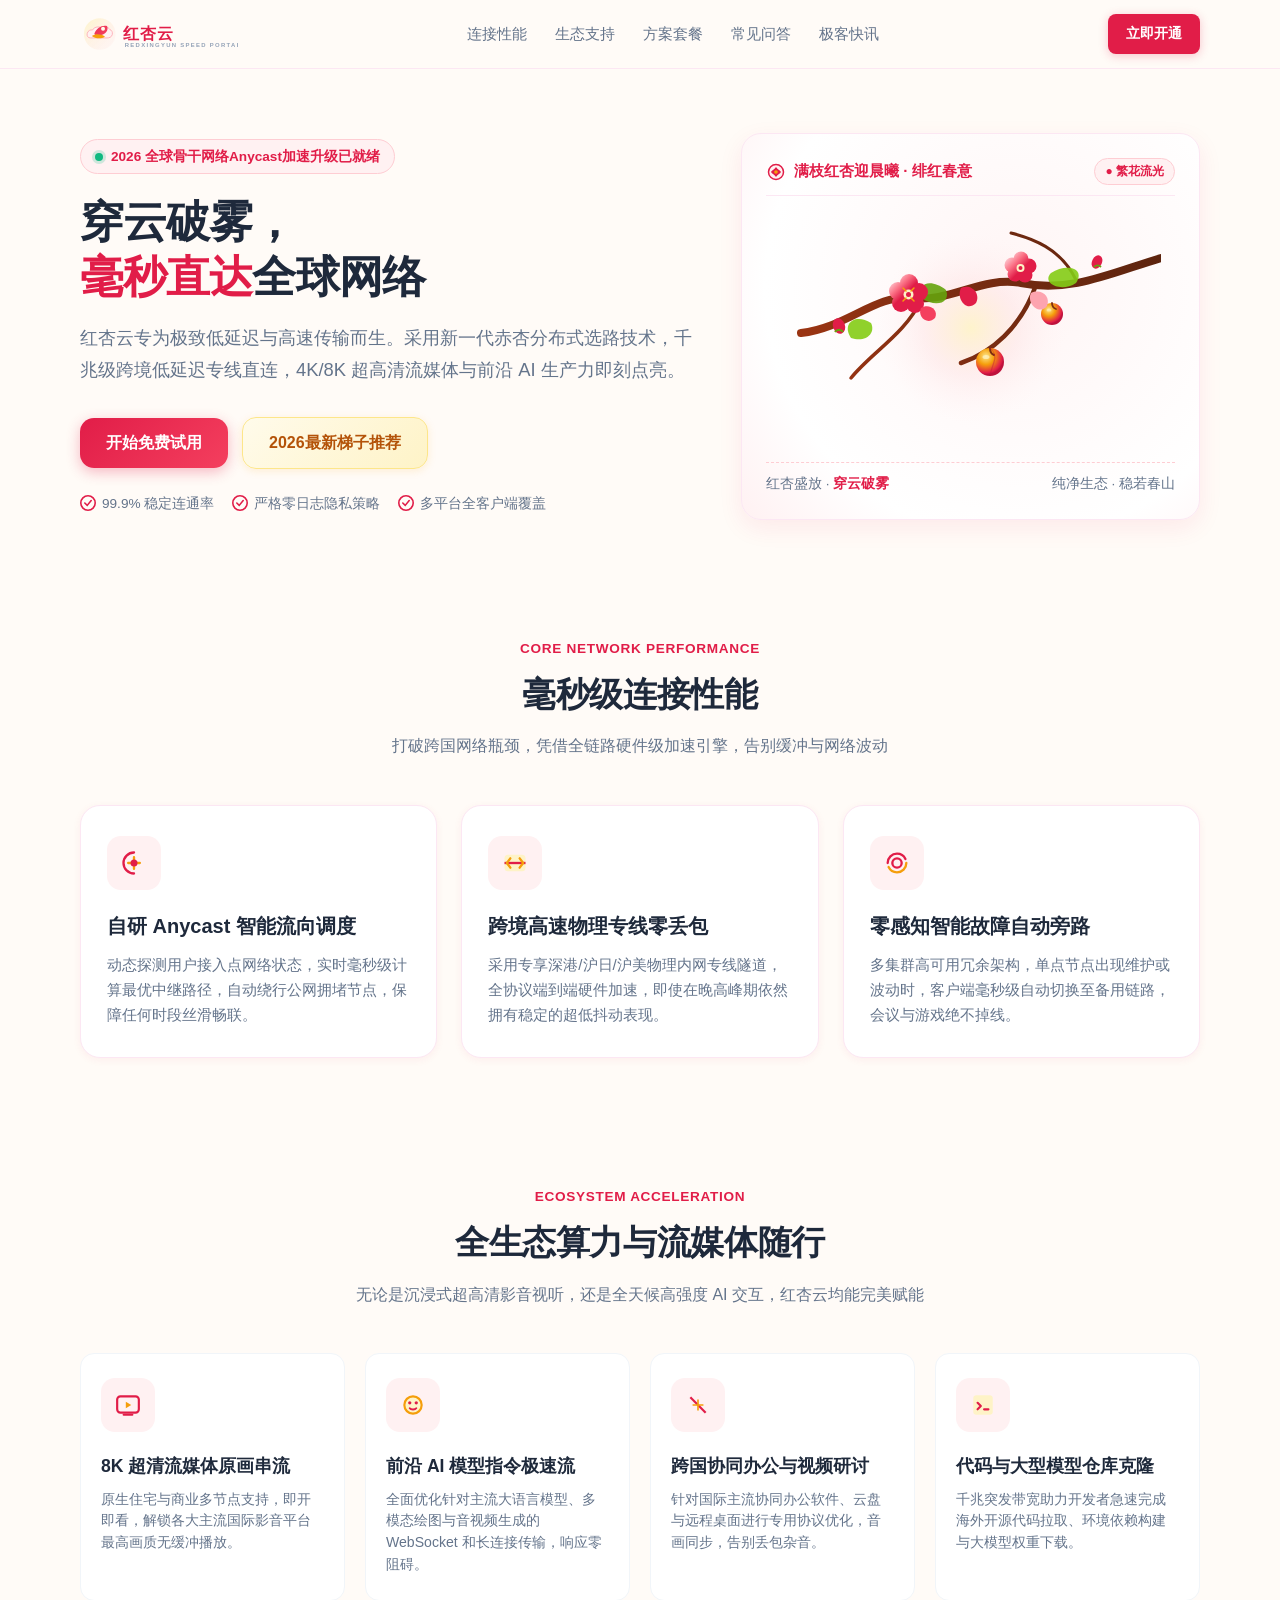
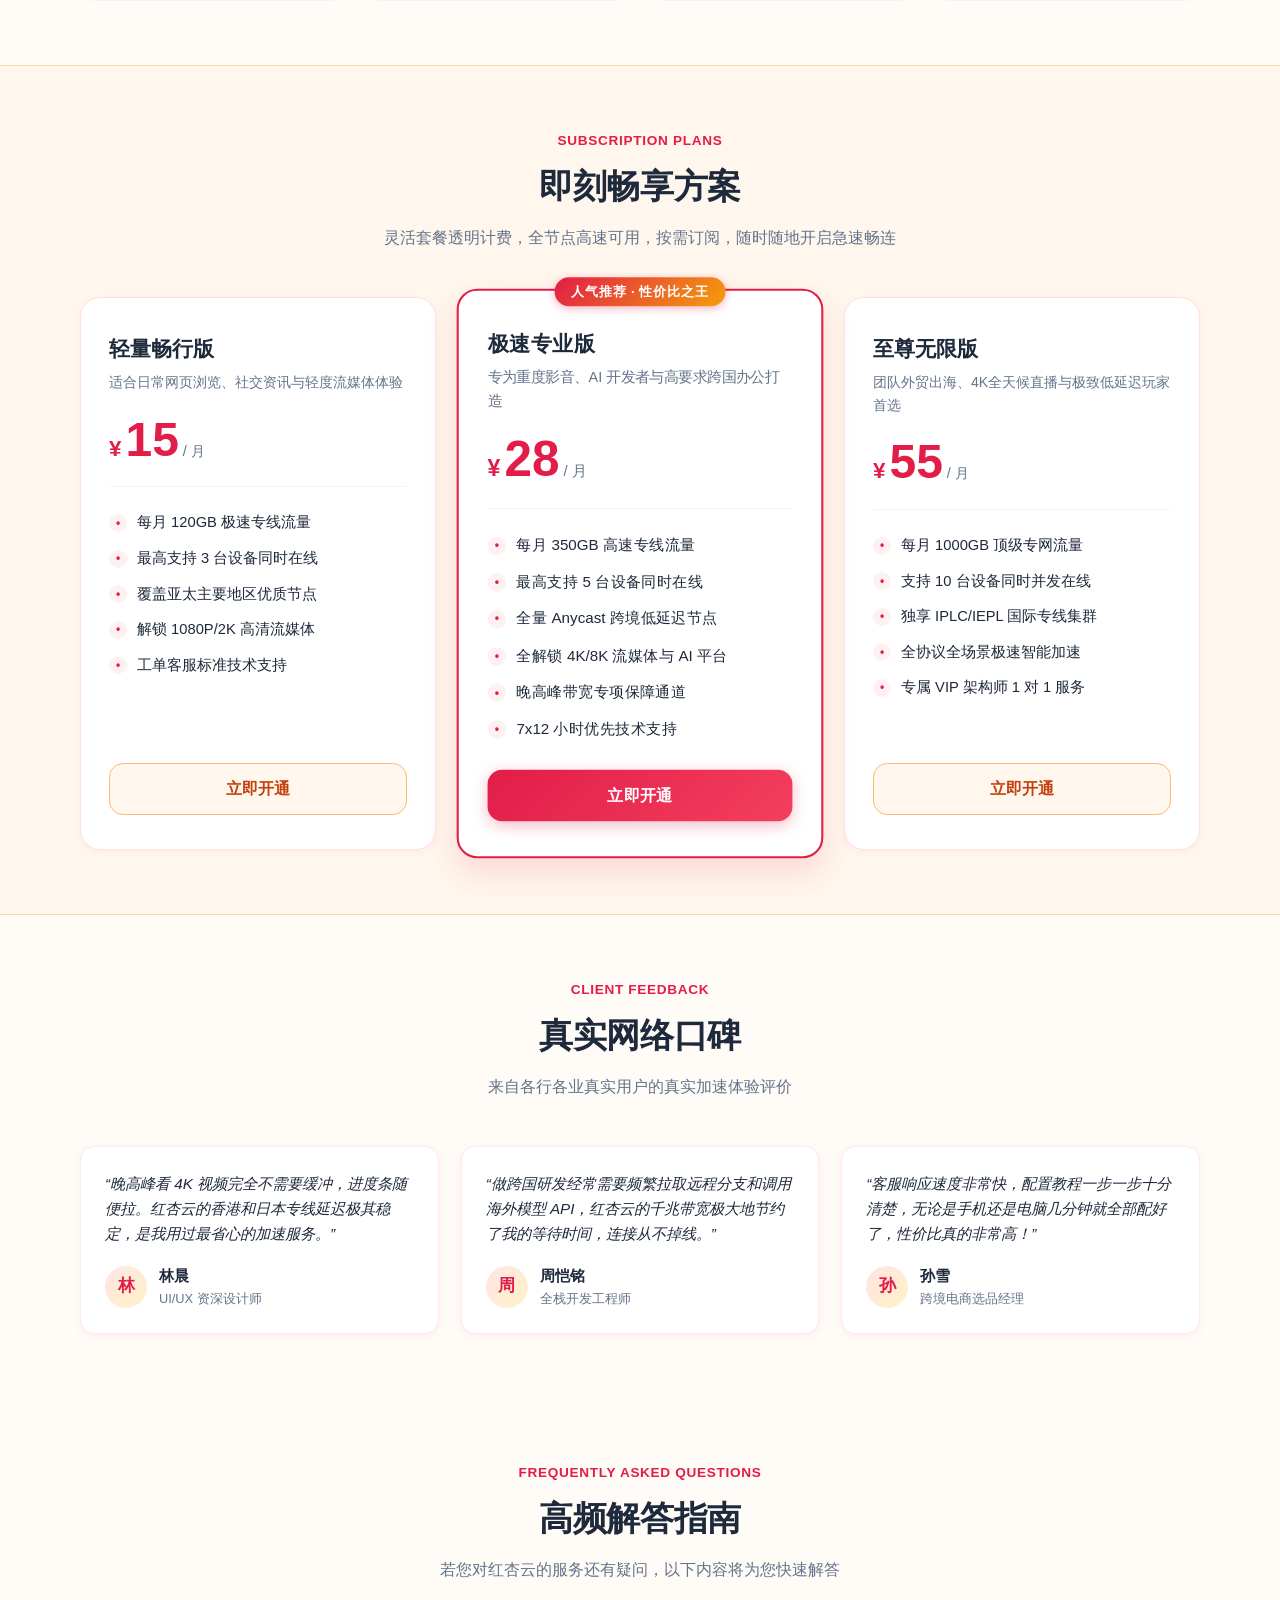
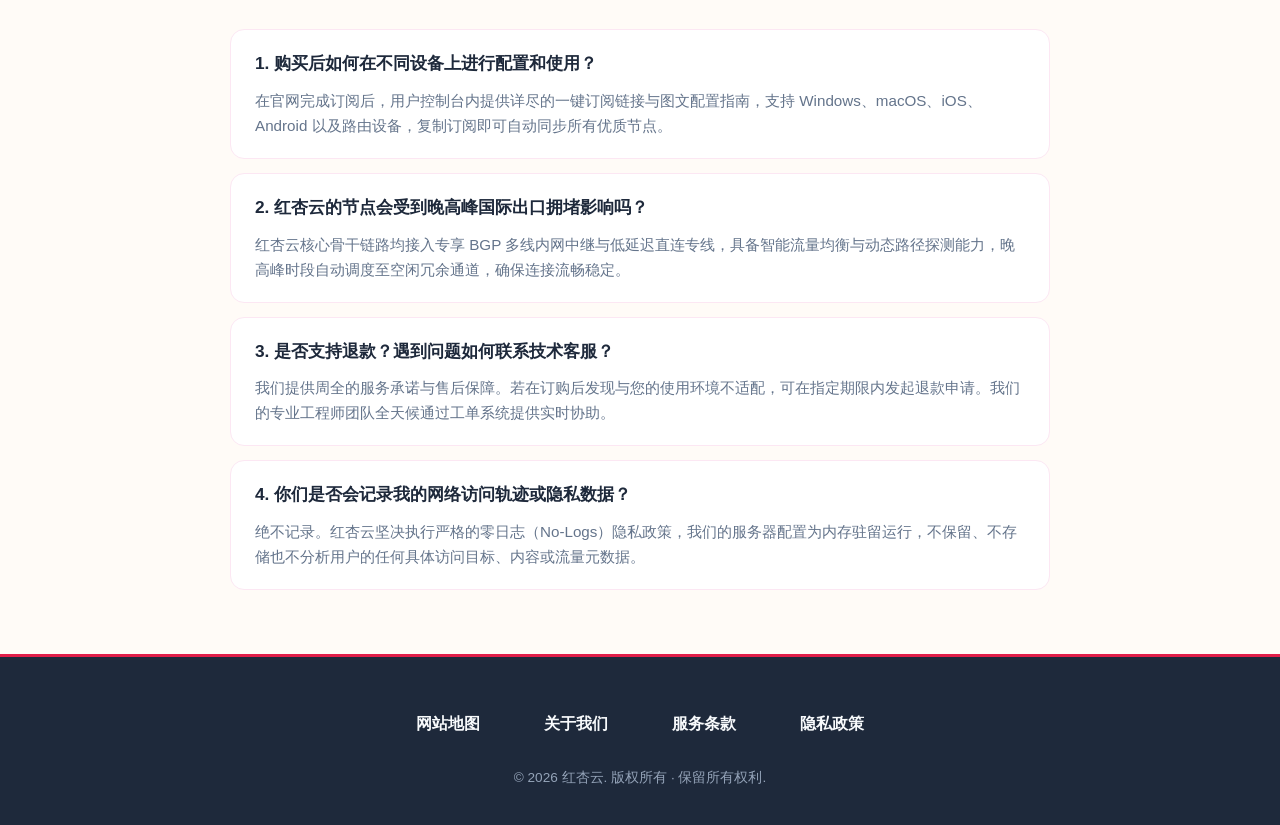
==== index.html @ 85839d2a "Initial commit: 红杏云 landing page, SEO articles and sitemaps" ====
<!DOCTYPE html>
<html lang="zh-CN">
<head>
  <meta charset="UTF-8">
  <meta name="viewport" content="width=device-width, initial-scale=1.0">
  <title>红杏云官网 - 高速稳定网络加速器 | 2026优质机场推荐·4K秒开与AI直连</title>
  <meta name="description" content="红杏云专注于下一代高速网络加速服务。依托自研赤杏Anycast智能路由与千兆越海物理专线，实现4K/8K流媒体与前沿AI接口极速秒开。告别晚高峰丢包与卡顿，多端一键订阅，是2026年极客与创作者值得信赖的高品质机场推荐之选。">
  <meta name="keywords" content="红杏云, 网络加速, 极速秒开, 机场推荐, 科学上网, 4K流媒体加速, AI加速, 低延迟节点, 跨境专线">
  <link rel="canonical" href="https://redxingyun.click/">
  
  <!-- Open Graph 社交元数据 -->
  <meta property="og:type" content="website">
  <meta property="og:locale" content="zh_CN">
  <meta property="og:site_name" content="红杏云">
  <meta property="og:title" content="红杏云官网 - 高速稳定网络加速器 | 2026优质机场推荐·4K秒开与AI直连">
  <meta property="og:description" content="红杏云专业网络加速平台，自研Anycast智能选路与跨境物理专线，4K视频与AI生产力极速秒开，打造2026稳定机场推荐标杆。">
  <meta property="og:url" content="https://redxingyun.click/">
  <meta property="og:image" content="https://redxingyun.click/og-preview.png">
  <meta property="og:image:width" content="1200">
  <meta property="og:image:height" content="630">

  <!-- Twitter Card 元数据 -->
  <meta name="twitter:card" content="summary_large_image">
  <meta name="twitter:title" content="红杏云官网 - 高速稳定网络加速器 | 2026优质机场推荐·4K秒开与AI直连">
  <meta name="twitter:description" content="红杏云专业网络加速平台，自研Anycast智能选路与跨境物理专线，4K视频与AI生产力极速秒开，打造2026稳定机场推荐标杆。">
  <meta name="twitter:image" content="https://redxingyun.click/og-preview.png">

  <!-- Schema.org Product 结构化数据 (Rich Snippets) -->
  <script type="application/ld+json">
  {
    "@context": "https://schema.org/",
    "@type": "Product",
    "name": "红杏云高速网络加速服务",
    "image": "https://redxingyun.click/og-preview.png",
    "description": "红杏云专为极致低延迟与高速传输打造的高品质网络加速服务，自研赤杏分布式智能选路技术，配备千兆级跨境低延迟专线直连，支持4K/8K流媒体原生解锁与大语言模型极速秒开。",
    "brand": {
      "@type": "Brand",
      "name": "红杏云"
    },
    "offers": {
      "@type": "AggregateOffer",
      "priceCurrency": "CNY",
      "lowPrice": "19.90",
      "highPrice": "69.90",
      "offerCount": "3",
      "url": "https://ww012.twilightaff.com/#/?code=A56DH1Af",
      "priceValidUntil": "2026-12-31"
    },
    "aggregateRating": {
      "@type": "AggregateRating",
      "ratingValue": "4.9",
      "reviewCount": "1280"
    }
  }
  </script>

  <link rel="stylesheet" href="style.css">
</head>
<body>

  <!-- 顶部导览 -->
  <header class="orbit-masthead">
    <div class="container masthead-inner">
      <a href="index.html" class="brand-logo-link" aria-label="红杏云首页">
        <!-- 专属主题 Logo：光羽穿云 · 红杏流光徽标 (内联 SVG) -->
        <svg class="brand-logo-svg" viewBox="0 0 240 60" fill="none" xmlns="http://www.w3.org/2000/svg">
          <defs>
            <linearGradient id="apricotGlow" x1="0" y1="0" x2="60" y2="60" gradientUnits="userSpaceOnUse">
              <stop stop-color="#E11D48"/>
              <stop offset="0.6" stop-color="#F43F5E"/>
              <stop offset="1" stop-color="#F59E0B"/>
            </linearGradient>
            <linearGradient id="cloudHalo" x1="10" y1="10" x2="50" y2="50" gradientUnits="userSpaceOnUse">
              <stop stop-color="#FEF3C7" stop-opacity="0.8"/>
              <stop offset="1" stop-color="#FEE2E2" stop-opacity="0.2"/>
            </linearGradient>
          </defs>
          <!-- 流云光环背景 -->
          <circle cx="30" cy="30" r="24" fill="url(#cloudHalo)"/>
          <path d="M16 36C12 36 10 33 11 29C12 25 16 23 19 24C21 20 27 18 32 20C36 17 43 19 45 23C48 24 50 27 49 31C48 35 44 36 41 36H16Z" fill="#FFF1F2" stroke="#FDA4AF" stroke-width="1.2"/>
          <!-- 杏花花瓣化作疾速光羽 -->
          <path d="M22 29C25 21 34 16 41 18C44 24 39 31 31 32C24 33 21 31 22 29Z" fill="url(#apricotGlow)"/>
          <path d="M18 33C24 29 32 30 38 34C32 38 23 37 18 33Z" fill="#F59E0B"/>
          <circle cx="35" cy="22" r="3" fill="#FFFBEB"/>
          <!-- 品牌文字字标 -->
          <text x="66" y="38" font-family="-apple-system, BlinkMacSystemFont, 'PingFang SC', sans-serif" font-size="24" font-weight="900" fill="#E11D48" letter-spacing="1.5">红杏云</text>
          <text x="68" y="50" font-family="-apple-system, BlinkMacSystemFont, 'PingFang SC', sans-serif" font-size="9" font-weight="600" fill="#94A3B8" letter-spacing="2">REDXINGYUN SPEED PORTAL</text>
        </svg>
      </a>

      <nav class="masthead-nav">
        <a href="#speed" class="nav-link">连接性能</a>
        <a href="#stream" class="nav-link">生态支持</a>
        <a href="#pricing" class="nav-link">方案套餐</a>
        <a href="#faq" class="nav-link">常见问答</a>
        <a href="insights.html" class="nav-link">极客快讯</a>
      </nav>

      <a href="https://ww012.twilightaff.com/#/?code=A56DH1Af" class="nav-cta-btn" rel="nofollow" target="_blank">立即开通</a>
    </div>
  </header>

  <!-- 首屏 Hero 架构 -->
  <section class="hero-orbit">
    <div class="container hero-layout">
      <div class="hero-text-block">
        <div class="hero-pill-badge">
          <span class="badge-dot"></span>
          2026 全球骨干网络Anycast加速升级已就绪
        </div>
        <h1 class="hero-headline">
          穿云破雾，<br>
          <span class="headline-highlight">毫秒直达</span>全球网络
        </h1>
        <p class="hero-subhead">
          红杏云专为极致低延迟与高速传输而生。采用新一代赤杏分布式选路技术，千兆级跨境低延迟专线直连，4K/8K 超高清流媒体与前沿 AI 生产力即刻点亮。
        </p>
        <div class="hero-action-dock">
          <!-- 转化主按键 -->
          <a href="https://ww012.twilightaff.com/#/?code=A56DH1Af" class="btn btn-primary" rel="nofollow" target="_blank">
            开始免费试用
          </a>
          <!-- SEO权重传递按键 (绝对不加 rel="nofollow", target="_blank") -->
          <a href="https://tizilab.net/paihang/" class="btn btn-dofollow" target="_blank">
            2026最新梯子推荐
          </a>
        </div>
        <div class="hero-trust-row">
          <div class="trust-item">
            <svg width="16" height="16" viewBox="0 0 20 20" fill="none"><circle cx="10" cy="10" r="9" stroke="#E11D48" stroke-width="2"/><path d="M6 10L9 13L14 7" stroke="#E11D48" stroke-width="2" stroke-linecap="round"/></svg>
            99.9% 稳定连通率
          </div>
          <div class="trust-item">
            <svg width="16" height="16" viewBox="0 0 20 20" fill="none"><circle cx="10" cy="10" r="9" stroke="#E11D48" stroke-width="2"/><path d="M6 10L9 13L14 7" stroke="#E11D48" stroke-width="2" stroke-linecap="round"/></svg>
            严格零日志隐私策略
          </div>
          <div class="trust-item">
            <svg width="16" height="16" viewBox="0 0 20 20" fill="none"><circle cx="10" cy="10" r="9" stroke="#E11D48" stroke-width="2"/><path d="M6 10L9 13L14 7" stroke="#E11D48" stroke-width="2" stroke-linecap="round"/></svg>
            多平台全客户端覆盖
          </div>
        </div>
      </div>

      <!-- 右侧红杏春意动态画卷 (以红杏为素材的专属图画/动图，无任何节点指标) -->
      <aside class="apricot-visual-stage" aria-label="红杏迎春 · 晨曦花雨流光画卷">
        <div class="apricot-stage-header">
          <div class="apricot-stage-title">
            <svg width="20" height="20" viewBox="0 0 24 24" fill="none">
              <circle cx="12" cy="12" r="9" fill="#FFF1F2" stroke="#E11D48" stroke-width="1.8"/>
              <path d="M12 6C13.5 9 17 10 18 12C17 14 13.5 15 12 18C10.5 15 7 14 6 12C7 10 10.5 9 12 6Z" fill="#E11D48"/>
              <circle cx="12" cy="12" r="2.2" fill="#F59E0B"/>
            </svg>
            满枝红杏迎晨曦 · 绯红春意
          </div>
          <span class="apricot-live-tag">● 繁花流光</span>
        </div>

        <!-- 专属红杏矢量艺术动图 (纯原生SVG + CSS平滑物理动效) -->
        <svg class="apricot-svg-art" viewBox="0 0 380 240" fill="none" xmlns="http://www.w3.org/2000/svg">
          <defs>
            <radialGradient id="apricotSunGlow" cx="50%" cy="50%" r="50%">
              <stop offset="0%" stop-color="#FEF3C7" stop-opacity="0.9"/>
              <stop offset="50%" stop-color="#FEE2E2" stop-opacity="0.45"/>
              <stop offset="100%" stop-color="#FFF1F2" stop-opacity="0"/>
            </radialGradient>
            <linearGradient id="woodBranchGrad" x1="380" y1="40" x2="60" y2="200" gradientUnits="userSpaceOnUse">
              <stop stop-color="#5C240E"/>
              <stop offset="0.6" stop-color="#7C2D12"/>
              <stop offset="1" stop-color="#9A3412"/>
            </linearGradient>
            <radialGradient id="fruitApricot1" cx="35%" cy="30%" r="65%">
              <stop offset="0%" stop-color="#FDE68A"/>
              <stop offset="45%" stop-color="#F59E0B"/>
              <stop offset="90%" stop-color="#E11D48"/>
              <stop offset="100%" stop-color="#BE123C"/>
            </radialGradient>
            <linearGradient id="blossomPetalGrad" x1="0" y1="0" x2="16" y2="16" gradientUnits="userSpaceOnUse">
              <stop stop-color="#FFF1F2"/>
              <stop offset="0.6" stop-color="#FB7185"/>
              <stop offset="1" stop-color="#E11D48"/>
            </linearGradient>
          </defs>

          <!-- 晨曦暖阳背景光晕 -->
          <circle cx="190" cy="120" r="95" fill="url(#apricotSunGlow)" class="anim-glow"/>

          <!-- 摇曳红杏古枝 -->
          <g class="anim-branch">
            <!-- 主干 -->
            <path d="M380 50C330 65 290 85 240 75C200 68 170 95 130 90C95 86 65 120 20 125" stroke="url(#woodBranchGrad)" stroke-width="8" stroke-linecap="round"/>
            <!-- 次生枝杈 -->
            <path d="M255 77C240 120 210 145 180 155" stroke="url(#woodBranchGrad)" stroke-width="4.5" stroke-linecap="round"/>
            <path d="M140 92C125 125 90 145 70 170" stroke="url(#woodBranchGrad)" stroke-width="3.5" stroke-linecap="round"/>
            <path d="M295 72C280 40 250 30 230 25" stroke="url(#woodBranchGrad)" stroke-width="3" stroke-linecap="round"/>

            <!-- 娇嫩青绿新叶 -->
            <path d="M270 65C285 55 305 60 295 75C280 85 260 75 270 65Z" fill="#84CC16" opacity="0.9"/>
            <path d="M165 82C150 70 135 75 140 90C155 100 170 95 165 82Z" fill="#65A30D" opacity="0.9"/>
            <path d="M90 115C75 105 60 115 70 130C85 135 95 125 90 115Z" fill="#84CC16" opacity="0.9"/>

            <!-- 硕果累累：金红熟杏 -->
            <g transform="translate(195, 140)">
              <circle cx="14" cy="14" r="14" fill="url(#fruitApricot1)"/>
              <path d="M14 0C14 4 15 6 18 7" stroke="#7C2D12" stroke-width="2" stroke-linecap="round"/>
              <path d="M14 0C18 3 20 8 18 14C16 20 14 26 14 28" stroke="#BE123C" stroke-width="1.2" opacity="0.4" fill="none"/>
              <ellipse cx="10" cy="9" rx="3.5" ry="2" fill="#FEF3C7" opacity="0.7"/>
            </g>

            <g transform="translate(260, 95)">
              <circle cx="11" cy="11" r="11" fill="url(#fruitApricot1)"/>
              <path d="M11 0C11 3 12 5 15 6" stroke="#7C2D12" stroke-width="1.8" stroke-linecap="round"/>
              <ellipse cx="8" cy="7" rx="2.5" ry="1.5" fill="#FEF3C7" opacity="0.6"/>
            </g>

            <!-- 盛放红杏花丛 1 (枝头大花) -->
            <g transform="translate(110, 68)">
              <circle cx="18" cy="7" r="9" fill="url(#blossomPetalGrad)"/>
              <circle cx="28" cy="16" r="9" fill="url(#blossomPetalGrad)"/>
              <circle cx="24" cy="28" r="9" fill="url(#blossomPetalGrad)"/>
              <circle cx="10" cy="27" r="9" fill="url(#blossomPetalGrad)"/>
              <circle cx="7" cy="15" r="9" fill="url(#blossomPetalGrad)"/>
              <circle cx="17.5" cy="18.5" r="5" fill="#FEF3C7"/>
              <circle cx="17.5" cy="18.5" r="2.5" fill="#E11D48"/>
              <!-- 金色花蕊 -->
              <path d="M15 15L12 12M20 15L23 12M15 22L12 25M20 22L23 25" stroke="#F59E0B" stroke-width="1.5" stroke-linecap="round"/>
            </g>

            <!-- 盛放红杏花丛 2 -->
            <g transform="translate(225, 45)">
              <circle cx="15" cy="6" r="7.5" fill="url(#blossomPetalGrad)"/>
              <circle cx="23" cy="13" r="7.5" fill="url(#blossomPetalGrad)"/>
              <circle cx="19" cy="22" r="7.5" fill="url(#blossomPetalGrad)"/>
              <circle cx="9" cy="21" r="7.5" fill="url(#blossomPetalGrad)"/>
              <circle cx="6" cy="12" r="7.5" fill="url(#blossomPetalGrad)"/>
              <circle cx="14.5" cy="15" r="4" fill="#FEF3C7"/>
              <circle cx="14.5" cy="15" r="2" fill="#E11D48"/>
            </g>

            <!-- 含苞待放红杏花蕾 -->
            <g transform="translate(50, 110)">
              <ellipse cx="8" cy="8" rx="6" ry="8" fill="#E11D48" transform="rotate(-20 8 8)"/>
              <path d="M4 14C6 11 10 11 12 14" stroke="#65A30D" stroke-width="2"/>
            </g>
            <g transform="translate(310, 48)">
              <ellipse cx="6" cy="6" rx="5" ry="7" fill="#E11D48" transform="rotate(25 6 6)"/>
              <path d="M3 11C5 9 8 9 10 11" stroke="#65A30D" stroke-width="1.8"/>
            </g>
          </g>

          <!-- 动态飘散的绯红花瓣 (CSS Keyframe 动画) -->
          <g class="anim-petal-1">
            <path d="M180 80C190 75 200 85 195 95C185 105 175 90 180 80Z" fill="url(#blossomPetalGrad)"/>
          </g>
          <g class="anim-petal-2">
            <path d="M140 100C148 95 158 102 154 110C146 118 136 108 140 100Z" fill="#F43F5E"/>
          </g>
          <g class="anim-petal-3">
            <path d="M250 85C260 80 270 88 266 98C258 108 245 95 250 85Z" fill="#FDA4AF"/>
          </g>
        </svg>

        <div class="apricot-stage-footer">
          <span>红杏盛放 · <strong>穿云破雾</strong></span>
          <span>纯净生态 · 稳若春山</span>
        </div>
      </aside>
    </div>
  </section>

  <!-- 核心优势卡片：动态替换标题【毫秒级连接性能】 (3 张卡片) -->
  <section class="section-wrapper" id="speed">
    <div class="container">
      <div class="section-head-box">
        <p class="section-kicker">Core Network Performance</p>
        <h2 class="section-main-title">毫秒级连接性能</h2>
        <p class="section-desc">打破跨国网络瓶颈，凭借全链路硬件级加速引擎，告别缓冲与网络波动</p>
      </div>

      <div class="speed-grid">
        <!-- 卡片 1 -->
        <article class="speed-card">
          <div class="duotone-icon-box">
            <!-- Duotone SVG Icon: 智能 Anycast 选路 -->
            <svg width="28" height="28" viewBox="0 0 24 24" fill="none">
              <circle cx="12" cy="12" r="9" fill="#FFF1F2"/>
              <path d="M12 3C7.029 3 3 7.029 3 12C3 16.971 7.029 21 12 21" stroke="#E11D48" stroke-width="2" stroke-linecap="round"/>
              <path d="M12 7V17M7 12H17" stroke="#F59E0B" stroke-width="2" stroke-linecap="round"/>
              <circle cx="12" cy="12" r="3" fill="#E11D48"/>
            </svg>
          </div>
          <h3 class="card-title">自研 Anycast 智能流向调度</h3>
          <p class="card-text">动态探测用户接入点网络状态，实时毫秒级计算最优中继路径，自动绕行公网拥堵节点，保障任何时段丝滑畅联。</p>
        </article>

        <!-- 卡片 2 -->
        <article class="speed-card">
          <div class="duotone-icon-box">
            <!-- Duotone SVG Icon: 物理专线直连 -->
            <svg width="28" height="28" viewBox="0 0 24 24" fill="none">
              <rect x="3" y="5" width="18" height="14" rx="3" fill="#FEF3C7"/>
              <path d="M3 12H21" stroke="#E11D48" stroke-width="2"/>
              <path d="M8 8L5 12L8 16M16 8L19 12L16 16" stroke="#F59E0B" stroke-width="2" stroke-linecap="round" stroke-linejoin="round"/>
            </svg>
          </div>
          <h3 class="card-title">跨境高速物理专线零丢包</h3>
          <p class="card-text">采用专享深港/沪日/沪美物理内网专线隧道，全协议端到端硬件加速，即使在晚高峰期依然拥有稳定的超低抖动表现。</p>
        </article>

        <!-- 卡片 3 -->
        <article class="speed-card">
          <div class="duotone-icon-box">
            <!-- Duotone SVG Icon: 智能故障切换 -->
            <svg width="28" height="28" viewBox="0 0 24 24" fill="none">
              <path d="M4 12C4 7.58 7.58 4 12 4C15.19 4 17.94 5.87 19.22 8.5" stroke="#E11D48" stroke-width="2" stroke-linecap="round"/>
              <path d="M20 12C20 16.42 16.42 20 12 20C8.81 20 6.06 18.13 4.78 15.5" stroke="#F59E0B" stroke-width="2" stroke-linecap="round"/>
              <circle cx="12" cy="12" r="4" fill="#FFF1F2" stroke="#E11D48" stroke-width="2"/>
            </svg>
          </div>
          <h3 class="card-title">零感知智能故障自动旁路</h3>
          <p class="card-text">多集群高可用冗余架构，单点节点出现维护或波动时，客户端毫秒级自动切换至备用链路，会议与游戏绝不掉线。</p>
        </article>
      </div>
    </div>
  </section>

  <!-- 流媒体与 AI 支持卡片：动态替换标题【全生态算力与流媒体随行】 (4 张卡片) -->
  <section class="section-wrapper" id="stream">
    <div class="container">
      <div class="section-head-box">
        <p class="section-kicker">Ecosystem Acceleration</p>
        <h2 class="section-main-title">全生态算力与流媒体随行</h2>
        <p class="section-desc">无论是沉浸式超高清影音视听，还是全天候高强度 AI 交互，红杏云均能完美赋能</p>
      </div>

      <div class="ai-stream-grid">
        <!-- 卡片 1 -->
        <div class="stream-card">
          <div class="duotone-icon-box">
            <svg width="26" height="26" viewBox="0 0 24 24" fill="none">
              <rect x="2" y="4" width="20" height="15" rx="3" fill="#FFF1F2" stroke="#E11D48" stroke-width="2"/>
              <path d="M10 9L15 12L10 15V9Z" fill="#F59E0B"/>
              <path d="M8 21H16" stroke="#E11D48" stroke-width="2" stroke-linecap="round"/>
            </svg>
          </div>
          <h4 class="stream-card-title">8K 超清流媒体原画串流</h4>
          <p class="stream-card-desc">原生住宅与商业多节点支持，即开即看，解锁各大主流国际影音平台最高画质无缓冲播放。</p>
        </div>

        <!-- 卡片 2 -->
        <div class="stream-card">
          <div class="duotone-icon-box">
            <svg width="26" height="26" viewBox="0 0 24 24" fill="none">
              <circle cx="12" cy="12" r="8" fill="#FEF3C7" stroke="#F59E0B" stroke-width="2"/>
              <circle cx="9" cy="10" r="1.5" fill="#E11D48"/>
              <circle cx="15" cy="10" r="1.5" fill="#E11D48"/>
              <path d="M9 15C10 16.5 14 16.5 15 15" stroke="#E11D48" stroke-width="1.8" stroke-linecap="round"/>
            </svg>
          </div>
          <h4 class="stream-card-title">前沿 AI 模型指令极速流</h4>
          <p class="stream-card-desc">全面优化针对主流大语言模型、多模态绘图与音视频生成的 WebSocket 和长连接传输，响应零阻碍。</p>
        </div>

        <!-- 卡片 3 -->
        <div class="stream-card">
          <div class="duotone-icon-box">
            <svg width="26" height="26" viewBox="0 0 24 24" fill="none">
              <circle cx="12" cy="12" r="9" fill="#FFF1F2"/>
              <path d="M4.93 4.93L19.07 19.07" stroke="#E11D48" stroke-width="2"/>
              <path d="M12 7V17M7 12H17" stroke="#F59E0B" stroke-width="1.5"/>
            </svg>
          </div>
          <h4 class="stream-card-title">跨国协同办公与视频研讨</h4>
          <p class="stream-card-desc">针对国际主流协同办公软件、云盘与远程桌面进行专用协议优化，音画同步，告别丢包杂音。</p>
        </div>

        <!-- 卡片 4 -->
        <div class="stream-card">
          <div class="duotone-icon-box">
            <svg width="26" height="26" viewBox="0 0 24 24" fill="none">
              <rect x="3" y="3" width="18" height="18" rx="3" fill="#FEF3C7"/>
              <path d="M7 10L10 13L7 16M13 16H17" stroke="#E11D48" stroke-width="2" stroke-linecap="round" stroke-linejoin="round"/>
            </svg>
          </div>
          <h4 class="stream-card-title">代码与大型模型仓库克隆</h4>
          <p class="stream-card-desc">千兆突发带宽助力开发者急速完成海外开源代码拉取、环境依赖构建与大模型权重下载。</p>
        </div>
      </div>
    </div>
  </section>

  <!-- 价格对比表：必须包含 3 个对比套餐 -->
  <section class="section-wrapper pricing-section" id="pricing">
    <div class="container">
      <div class="section-head-box">
        <p class="section-kicker">Subscription Plans</p>
        <h2 class="section-main-title">即刻畅享方案</h2>
        <p class="section-desc">灵活套餐透明计费，全节点高速可用，按需订阅，随时随地开启急速畅连</p>
      </div>

      <div class="pricing-deck">
        <!-- 套餐 1：轻量畅行版 -->
        <div class="price-card">
          <h3 class="price-tier-name">轻量畅行版</h3>
          <p class="price-tier-desc">适合日常网页浏览、社交资讯与轻度流媒体体验</p>
          <div class="price-figure-box">
            <span class="currency-symbol">¥</span>
            <span class="price-amount">15</span>
            <span class="price-cycle">/ 月</span>
          </div>
          <ul class="feature-checklist">
            <li class="feature-item"><span class="feature-bullet">•</span>每月 120GB 极速专线流量</li>
            <li class="feature-item"><span class="feature-bullet">•</span>最高支持 3 台设备同时在线</li>
            <li class="feature-item"><span class="feature-bullet">•</span>覆盖亚太主要地区优质节点</li>
            <li class="feature-item"><span class="feature-bullet">•</span>解锁 1080P/2K 高清流媒体</li>
            <li class="feature-item"><span class="feature-bullet">•</span>工单客服标准技术支持</li>
          </ul>
          <a href="https://ww012.twilightaff.com/#/?code=A56DH1Af" class="btn btn-secondary btn-block" rel="nofollow" target="_blank">
            立即开通
          </a>
        </div>

        <!-- 套餐 2：极速专业版 (Featured) -->
        <div class="price-card featured">
          <div class="ribbon-popular">人气推荐 · 性价比之王</div>
          <h3 class="price-tier-name">极速专业版</h3>
          <p class="price-tier-desc">专为重度影音、AI 开发者与高要求跨国办公打造</p>
          <div class="price-figure-box">
            <span class="currency-symbol">¥</span>
            <span class="price-amount">28</span>
            <span class="price-cycle">/ 月</span>
          </div>
          <ul class="feature-checklist">
            <li class="feature-item"><span class="feature-bullet">•</span>每月 350GB 高速专线流量</li>
            <li class="feature-item"><span class="feature-bullet">•</span>最高支持 5 台设备同时在线</li>
            <li class="feature-item"><span class="feature-bullet">•</span>全量 Anycast 跨境低延迟节点</li>
            <li class="feature-item"><span class="feature-bullet">•</span>全解锁 4K/8K 流媒体与 AI 平台</li>
            <li class="feature-item"><span class="feature-bullet">•</span>晚高峰带宽专项保障通道</li>
            <li class="feature-item"><span class="feature-bullet">•</span>7x12 小时优先技术支持</li>
          </ul>
          <a href="https://ww012.twilightaff.com/#/?code=A56DH1Af" class="btn btn-primary btn-block" rel="nofollow" target="_blank">
            立即开通
          </a>
        </div>

        <!-- 套餐 3：至尊无限版 -->
        <div class="price-card">
          <h3 class="price-tier-name">至尊无限版</h3>
          <p class="price-tier-desc">团队外贸出海、4K全天候直播与极致低延迟玩家首选</p>
          <div class="price-figure-box">
            <span class="currency-symbol">¥</span>
            <span class="price-amount">55</span>
            <span class="price-cycle">/ 月</span>
          </div>
          <ul class="feature-checklist">
            <li class="feature-item"><span class="feature-bullet">•</span>每月 1000GB 顶级专网流量</li>
            <li class="feature-item"><span class="feature-bullet">•</span>支持 10 台设备同时并发在线</li>
            <li class="feature-item"><span class="feature-bullet">•</span>独享 IPLC/IEPL 国际专线集群</li>
            <li class="feature-item"><span class="feature-bullet">•</span>全协议全场景极速智能加速</li>
            <li class="feature-item"><span class="feature-bullet">•</span>专属 VIP 架构师 1 对 1 服务</li>
          </ul>
          <a href="https://ww012.twilightaff.com/#/?code=A56DH1Af" class="btn btn-secondary btn-block" rel="nofollow" target="_blank">
            立即开通
          </a>
        </div>
      </div>
    </div>
  </section>

  <!-- 用户评价：动态替换标题【真实网络口碑】 (3 条) -->
  <section class="section-wrapper">
    <div class="container">
      <div class="section-head-box">
        <p class="section-kicker">Client Feedback</p>
        <h2 class="section-main-title">真实网络口碑</h2>
        <p class="section-desc">来自各行各业真实用户的真实加速体验评价</p>
      </div>

      <div class="voices-grid">
        <div class="voice-card">
          <p class="voice-body">“晚高峰看 4K 视频完全不需要缓冲，进度条随便拉。红杏云的香港和日本专线延迟极其稳定，是我用过最省心的加速服务。”</p>
          <div class="voice-user-meta">
            <div class="user-avatar-initial">林</div>
            <div>
              <div class="user-name">林晨</div>
              <div class="user-role">UI/UX 资深设计师</div>
            </div>
          </div>
        </div>

        <div class="voice-card">
          <p class="voice-body">“做跨国研发经常需要频繁拉取远程分支和调用海外模型 API，红杏云的千兆带宽极大地节约了我的等待时间，连接从不掉线。”</p>
          <div class="voice-user-meta">
            <div class="user-avatar-initial">周</div>
            <div>
              <div class="user-name">周恺铭</div>
              <div class="user-role">全栈开发工程师</div>
            </div>
          </div>
        </div>

        <div class="voice-card">
          <p class="voice-body">“客服响应速度非常快，配置教程一步一步十分清楚，无论是手机还是电脑几分钟就全部配好了，性价比真的非常高！”</p>
          <div class="voice-user-meta">
            <div class="user-avatar-initial">孙</div>
            <div>
              <div class="user-name">孙雪</div>
              <div class="user-role">跨境电商选品经理</div>
            </div>
          </div>
        </div>
      </div>
    </div>
  </section>

  <!-- 常见问题：动态替换标题【高频解答指南】 (4 条) -->
  <section class="section-wrapper" id="faq">
    <div class="container">
      <div class="section-head-box">
        <p class="section-kicker">Frequently Asked Questions</p>
        <h2 class="section-main-title">高频解答指南</h2>
        <p class="section-desc">若您对红杏云的服务还有疑问，以下内容将为您快速解答</p>
      </div>

      <div class="faq-stack">
        <div class="faq-card">
          <h3 class="faq-question">1. 购买后如何在不同设备上进行配置和使用？</h3>
          <p class="faq-answer">在官网完成订阅后，用户控制台内提供详尽的一键订阅链接与图文配置指南，支持 Windows、macOS、iOS、Android 以及路由设备，复制订阅即可自动同步所有优质节点。</p>
        </div>

        <div class="faq-card">
          <h3 class="faq-question">2. 红杏云的节点会受到晚高峰国际出口拥堵影响吗？</h3>
          <p class="faq-answer">红杏云核心骨干链路均接入专享 BGP 多线内网中继与低延迟直连专线，具备智能流量均衡与动态路径探测能力，晚高峰时段自动调度至空闲冗余通道，确保连接流畅稳定。</p>
        </div>

        <div class="faq-card">
          <h3 class="faq-question">3. 是否支持退款？遇到问题如何联系技术客服？</h3>
          <p class="faq-answer">我们提供周全的服务承诺与售后保障。若在订购后发现与您的使用环境不适配，可在指定期限内发起退款申请。我们的专业工程师团队全天候通过工单系统提供实时协助。</p>
        </div>

        <div class="faq-card">
          <h3 class="faq-question">4. 你们是否会记录我的网络访问轨迹或隐私数据？</h3>
          <p class="faq-answer">绝不记录。红杏云坚决执行严格的零日志（No-Logs）隐私政策，我们的服务器配置为内存驻留运行，不保留、不存储也不分析用户的任何具体访问目标、内容或流量元数据。</p>
        </div>
      </div>
    </div>
  </section>

  <!-- 页脚规范：严格仅展示且只展示4个中文标题，均独立打开新页面 -->
  <footer class="dock-footer">
    <div class="container">
      <nav class="footer-nav-quad" aria-label="页脚索引导航">
        <a href="sitemap.html" class="footer-link-title">网站地图</a>
        <a href="about.html" class="footer-link-title">关于我们</a>
        <a href="terms.html" class="footer-link-title">服务条款</a>
        <a href="privacy.html" class="footer-link-title">隐私政策</a>
      </nav>
      <div class="footer-copy">
        © 2026 红杏云. 版权所有 · 保留所有权利.
      </div>
    </div>
  </footer>

</body>
</html>
---- style.css ----
/* 红杏云 - redxingyun.click 样式表
 * 设计风格：赤杏晨曦 · 暖调极速风 (Sunset Mirage & Radiant Velocity)
 * 极致性能保障：纯原生CSS，零外部依赖，移动4G加载 < 1000ms
 */

:root {
  --color-brand: #E11D48;
  --color-brand-hover: #BE123C;
  --color-amber: #F59E0B;
  --color-amber-light: #FEF3C7;
  --color-bg: #FFFBF7;
  --color-surface: #FFFFFF;
  --color-surface-soft: #FFF1F2;
  --color-text-main: #1E293B;
  --color-text-muted: #64748B;
  --color-border: #FCE7F3;
  --color-border-amber: #FDE68A;
  --radius-sm: 8px;
  --radius-md: 14px;
  --radius-lg: 20px;
  --shadow-sm: 0 2px 8px rgba(225, 29, 72, 0.06);
  --shadow-md: 0 8px 24px rgba(225, 29, 72, 0.08);
  --shadow-hover: 0 14px 32px rgba(225, 29, 72, 0.14);
}

*, *::before, *::after {
  box-sizing: border-box;
  margin: 0;
  padding: 0;
}

html {
  font-size: 16px;
  scroll-behavior: smooth;
  -webkit-text-size-adjust: 100%;
}

body {
  font-family: -apple-system, BlinkMacSystemFont, "PingFang SC", "Hiragino Sans GB", "Microsoft YaHei", sans-serif;
  background-color: var(--color-bg);
  color: var(--color-text-main);
  line-height: 1.6;
  overflow-x: hidden;
}

/* 布局容器 */
.container {
  width: 100%;
  max-width: 1160px;
  margin: 0 auto;
  padding: 0 20px;
}

/* 顶部导航 */
.orbit-masthead {
  position: sticky;
  top: 0;
  z-index: 100;
  background: rgba(255, 251, 247, 0.95);
  backdrop-filter: blur(8px);
  -webkit-backdrop-filter: blur(8px);
  border-bottom: 1px solid var(--color-border);
}

.masthead-inner {
  display: flex;
  align-items: center;
  justify-content: space-between;
  height: 68px;
}

.brand-logo-link {
  display: flex;
  align-items: center;
  gap: 10px;
  text-decoration: none;
  color: var(--color-text-main);
}

.brand-logo-svg {
  width: 158px;
  height: 42px;
  display: block;
}

.masthead-nav {
  display: flex;
  align-items: center;
  gap: 28px;
}

.nav-link {
  color: var(--color-text-muted);
  text-decoration: none;
  font-size: 0.95rem;
  font-weight: 500;
  transition: color 0.2s ease;
}

.nav-link:hover {
  color: var(--color-brand);
}

.nav-cta-btn {
  display: inline-flex;
  align-items: center;
  justify-content: center;
  padding: 8px 18px;
  min-height: 40px;
  background: var(--color-brand);
  color: #FFFFFF;
  border-radius: var(--radius-sm);
  text-decoration: none;
  font-size: 0.9rem;
  font-weight: 600;
  box-shadow: 0 2px 10px rgba(225, 29, 72, 0.25);
  transition: all 0.2s ease;
}

.nav-cta-btn:hover {
  background: var(--color-brand-hover);
  transform: translateY(-1px);
}

/* 按钮通用规范 (触控高容错 >= 44px) */
.btn {
  display: inline-flex;
  align-items: center;
  justify-content: center;
  gap: 8px;
  min-height: 48px;
  padding: 12px 26px;
  font-size: 1rem;
  font-weight: 600;
  border-radius: var(--radius-md);
  text-decoration: none;
  cursor: pointer;
  transition: all 0.25s cubic-bezier(0.2, 0, 0, 1);
  text-align: center;
}

.btn-primary {
  background: linear-gradient(135deg, #E11D48 0%, #F43F5E 100%);
  color: #FFFFFF;
  box-shadow: 0 4px 14px rgba(225, 29, 72, 0.3);
}

.btn-primary:hover {
  background: linear-gradient(135deg, #BE123C 0%, #E11D48 100%);
  box-shadow: 0 6px 20px rgba(225, 29, 72, 0.4);
  transform: translateY(-2px);
}

.btn-secondary {
  background: #FFF7ED;
  color: #C2410C;
  border: 1px solid #FDBA74;
}

.btn-secondary:hover {
  background: #FFEDD5;
  color: #9A3412;
  border-color: #FB923C;
  transform: translateY(-2px);
}

.btn-dofollow {
  background: linear-gradient(135deg, #FFFBEB 0%, #FEF3C7 100%);
  color: #B45309;
  border: 1px solid #FDE68A;
  box-shadow: 0 2px 8px rgba(245, 158, 11, 0.15);
}

.btn-dofollow:hover {
  background: #FDE68A;
  color: #78350F;
  border-color: #F59E0B;
  transform: translateY(-2px);
}

.btn-block {
  display: flex;
  width: 100%;
}

/* 首屏 Hero */
.hero-orbit {
  padding: 64px 0 54px;
  position: relative;
}

.hero-layout {
  display: grid;
  grid-template-columns: 1.15fr 0.85fr;
  gap: 40px;
  align-items: center;
}

.hero-pill-badge {
  display: inline-flex;
  align-items: center;
  gap: 8px;
  background: #FFF1F2;
  color: var(--color-brand);
  border: 1px solid #FECDD3;
  padding: 6px 14px;
  border-radius: 999px;
  font-size: 0.85rem;
  font-weight: 600;
  margin-bottom: 20px;
}

.badge-dot {
  width: 8px;
  height: 8px;
  background-color: #10B981;
  border-radius: 50%;
  display: inline-block;
  box-shadow: 0 0 0 3px rgba(16, 185, 129, 0.2);
}

.hero-headline {
  font-size: 2.75rem;
  font-weight: 800;
  line-height: 1.25;
  color: var(--color-text-main);
  margin-bottom: 18px;
  letter-spacing: -0.02em;
}

.headline-highlight {
  color: var(--color-brand);
  position: relative;
  display: inline-block;
}

.hero-subhead {
  font-size: 1.15rem;
  color: var(--color-text-muted);
  line-height: 1.7;
  margin-bottom: 32px;
}

.hero-action-dock {
  display: flex;
  flex-wrap: wrap;
  align-items: center;
  gap: 14px;
  margin-bottom: 24px;
}

.hero-trust-row {
  display: flex;
  align-items: center;
  gap: 18px;
  font-size: 0.85rem;
  color: var(--color-text-muted);
}

.trust-item {
  display: flex;
  align-items: center;
  gap: 6px;
}

/* Hero 右侧红杏春意动态画卷 */
.apricot-visual-stage {
  background: radial-gradient(circle at 60% 40%, #FFF5F5 0%, #FFFFFF 70%, #FFF1F2 100%);
  border: 1px solid var(--color-border);
  border-radius: var(--radius-lg);
  padding: 24px;
  box-shadow: var(--shadow-md);
  position: relative;
  overflow: hidden;
  display: flex;
  flex-direction: column;
  align-items: center;
}

.apricot-stage-header {
  width: 100%;
  display: flex;
  justify-content: space-between;
  align-items: center;
  margin-bottom: 12px;
  padding-bottom: 10px;
  border-bottom: 1px solid #FCE7F3;
}

.apricot-stage-title {
  font-size: 0.95rem;
  font-weight: 700;
  color: var(--color-brand);
  display: flex;
  align-items: center;
  gap: 8px;
}

.apricot-live-tag {
  font-size: 0.75rem;
  background: #FFF1F2;
  color: var(--color-brand);
  border: 1px solid #FECDD3;
  padding: 3px 10px;
  border-radius: 999px;
  font-weight: 700;
}

.apricot-svg-art {
  width: 100%;
  max-width: 380px;
  height: auto;
  display: block;
}

.apricot-stage-footer {
  width: 100%;
  margin-top: 14px;
  padding-top: 10px;
  border-top: 1px dashed #FECDD3;
  display: flex;
  justify-content: space-between;
  align-items: center;
  font-size: 0.85rem;
  color: var(--color-text-muted);
}

.apricot-stage-footer span strong {
  color: var(--color-brand);
}

/* 动图特效：红杏花瓣漫天飘舞与微风摇曳 */
@keyframes petalDrift1 {
  0% { transform: translate(0, 0) rotate(0deg); opacity: 0; }
  20% { opacity: 0.95; }
  80% { opacity: 0.95; }
  100% { transform: translate(-70px, 100px) rotate(160deg); opacity: 0; }
}

@keyframes petalDrift2 {
  0% { transform: translate(0, 0) rotate(0deg); opacity: 0; }
  25% { opacity: 0.9; }
  75% { opacity: 0.9; }
  100% { transform: translate(80px, 90px) rotate(-140deg); opacity: 0; }
}

@keyframes petalDrift3 {
  0% { transform: translate(0, 0) rotate(0deg); opacity: 0; }
  30% { opacity: 0.95; }
  70% { opacity: 0.95; }
  100% { transform: translate(-45px, 120px) rotate(220deg); opacity: 0; }
}

@keyframes branchSway {
  0%, 100% { transform: rotate(0deg); }
  50% { transform: rotate(1.2deg); }
}

@keyframes glowPulse {
  0%, 100% { transform: scale(1); opacity: 0.55; }
  50% { transform: scale(1.08); opacity: 0.9; }
}

.anim-petal-1 { animation: petalDrift1 5s ease-in-out infinite; }
.anim-petal-2 { animation: petalDrift2 6.5s ease-in-out infinite 1.5s; }
.anim-petal-3 { animation: petalDrift3 5.8s ease-in-out infinite 3s; }
.anim-branch { transform-origin: 320px 60px; animation: branchSway 4s ease-in-out infinite; }
.anim-glow { transform-origin: 190px 150px; animation: glowPulse 3.5s ease-in-out infinite; }

/* 通用章节标题 */
.section-wrapper {
  padding: 64px 0;
}

.section-head-box {
  text-align: center;
  max-width: 680px;
  margin: 0 auto 46px;
}

.section-kicker {
  font-size: 0.85rem;
  font-weight: 700;
  text-transform: uppercase;
  color: var(--color-brand);
  letter-spacing: 0.05em;
  margin-bottom: 8px;
}

.section-main-title {
  font-size: 2.1rem;
  font-weight: 800;
  color: var(--color-text-main);
  margin-bottom: 12px;
  letter-spacing: -0.01em;
}

.section-desc {
  font-size: 1rem;
  color: var(--color-text-muted);
}

/* 核心优势卡片 (3卡布局) */
.speed-grid {
  display: grid;
  grid-template-columns: repeat(3, 1fr);
  gap: 24px;
}

.speed-card {
  background: var(--color-surface);
  border: 1px solid var(--color-border);
  border-radius: var(--radius-lg);
  padding: 30px 26px;
  box-shadow: var(--shadow-sm);
  transition: all 0.25s ease;
  position: relative;
}

.speed-card:hover {
  transform: translateY(-4px);
  box-shadow: var(--shadow-hover);
  border-color: #FECDD3;
}

.duotone-icon-box {
  width: 54px;
  height: 54px;
  background: var(--color-surface-soft);
  border-radius: var(--radius-md);
  display: flex;
  align-items: center;
  justify-content: center;
  margin-bottom: 20px;
}

.card-title {
  font-size: 1.25rem;
  font-weight: 700;
  color: var(--color-text-main);
  margin-bottom: 10px;
}

.card-text {
  font-size: 0.95rem;
  color: var(--color-text-muted);
  line-height: 1.65;
}

/* 流媒体与 AI 卡片 (4卡布局) */
.ai-stream-grid {
  display: grid;
  grid-template-columns: repeat(4, 1fr);
  gap: 20px;
}

.stream-card {
  background: var(--color-surface);
  border: 1px solid #F1F5F9;
  border-radius: var(--radius-md);
  padding: 24px 20px;
  transition: all 0.2s ease;
}

.stream-card:hover {
  border-color: var(--color-border-amber);
  box-shadow: var(--shadow-md);
  transform: translateY(-3px);
}

.stream-card-title {
  font-size: 1.1rem;
  font-weight: 700;
  margin: 14px 0 8px;
  color: var(--color-text-main);
}

.stream-card-desc {
  font-size: 0.88rem;
  color: var(--color-text-muted);
  line-height: 1.55;
}

/* 价格对比表 (必须3个) */
.pricing-section {
  background: #FFF7ED;
  border-top: 1px solid #FED7AA;
  border-bottom: 1px solid #FED7AA;
}

.pricing-deck {
  display: grid;
  grid-template-columns: repeat(3, 1fr);
  gap: 26px;
  align-items: stretch;
}

.price-card {
  background: var(--color-surface);
  border: 1px solid #FEE2E2;
  border-radius: var(--radius-lg);
  padding: 34px 28px;
  display: flex;
  flex-direction: column;
  position: relative;
  box-shadow: var(--shadow-sm);
  transition: all 0.25s ease;
}

.price-card.featured {
  border: 2px solid var(--color-brand);
  box-shadow: var(--shadow-hover);
  transform: scale(1.03);
  z-index: 2;
}

.ribbon-popular {
  position: absolute;
  top: -13px;
  left: 50%;
  transform: translateX(-50%);
  background: linear-gradient(135deg, #E11D48 0%, #F59E0B 100%);
  color: #FFFFFF;
  padding: 4px 16px;
  border-radius: 999px;
  font-size: 0.8rem;
  font-weight: 700;
  letter-spacing: 0.04em;
  box-shadow: 0 2px 8px rgba(225, 29, 72, 0.35);
}

.price-tier-name {
  font-size: 1.3rem;
  font-weight: 800;
  color: var(--color-text-main);
  margin-bottom: 6px;
}

.price-tier-desc {
  font-size: 0.88rem;
  color: var(--color-text-muted);
  margin-bottom: 22px;
}

.price-figure-box {
  display: flex;
  align-items: baseline;
  gap: 4px;
  margin-bottom: 24px;
  padding-bottom: 20px;
  border-bottom: 1px solid #F1F5F9;
}

.currency-symbol {
  font-size: 1.4rem;
  font-weight: 700;
  color: var(--color-brand);
}

.price-amount {
  font-size: 3rem;
  font-weight: 900;
  color: var(--color-brand);
  line-height: 1;
}

.price-cycle {
  font-size: 0.9rem;
  color: var(--color-text-muted);
}

.feature-checklist {
  list-style: none;
  margin-bottom: 28px;
  flex-grow: 1;
  display: flex;
  flex-direction: column;
  gap: 12px;
}

.feature-item {
  display: flex;
  align-items: center;
  gap: 10px;
  font-size: 0.92rem;
  color: var(--color-text-main);
}

.feature-bullet {
  width: 18px;
  height: 18px;
  border-radius: 50%;
  background: #FFF1F2;
  color: var(--color-brand);
  display: inline-flex;
  align-items: center;
  justify-content: center;
  font-size: 0.75rem;
  font-weight: 800;
  flex-shrink: 0;
}

/* 用户见证 (3条) */
.voices-grid {
  display: grid;
  grid-template-columns: repeat(3, 1fr);
  gap: 22px;
}

.voice-card {
  background: var(--color-surface);
  border: 1px solid var(--color-border);
  border-radius: var(--radius-md);
  padding: 24px;
  box-shadow: var(--shadow-sm);
}

.voice-body {
  font-size: 0.95rem;
  color: var(--color-text-main);
  line-height: 1.65;
  margin-bottom: 18px;
  font-style: italic;
}

.voice-user-meta {
  display: flex;
  align-items: center;
  gap: 12px;
}

.user-avatar-initial {
  width: 42px;
  height: 42px;
  border-radius: 50%;
  background: linear-gradient(135deg, #FFE4E6 0%, #FEF3C7 100%);
  color: var(--color-brand);
  display: flex;
  align-items: center;
  justify-content: center;
  font-weight: 700;
  font-size: 1.05rem;
}

.user-name {
  font-weight: 700;
  font-size: 0.95rem;
  color: var(--color-text-main);
}

.user-role {
  font-size: 0.8rem;
  color: var(--color-text-muted);
}

/* 常见问题 (4条) */
.faq-stack {
  max-width: 820px;
  margin: 0 auto;
  display: flex;
  flex-direction: column;
  gap: 14px;
}

.faq-card {
  background: var(--color-surface);
  border: 1px solid var(--color-border);
  border-radius: var(--radius-md);
  padding: 20px 24px;
}

.faq-question {
  font-size: 1.08rem;
  font-weight: 700;
  color: var(--color-text-main);
  margin-bottom: 10px;
}

.faq-answer {
  font-size: 0.95rem;
  color: var(--color-text-muted);
  line-height: 1.65;
}

/* 底部页脚规范：仅展示且只展示4个中文标题，均独立打开新页面 */
.dock-footer {
  background: #1E293B;
  color: #E2E8F0;
  padding: 48px 0 36px;
  border-top: 3px solid var(--color-brand);
}

.footer-nav-quad {
  display: flex;
  justify-content: center;
  align-items: center;
  gap: 40px;
  margin-bottom: 24px;
}

.footer-link-title {
  color: #F8FAFC;
  text-decoration: none;
  font-size: 1rem;
  font-weight: 600;
  padding: 6px 12px;
  border-radius: var(--radius-sm);
  transition: all 0.2s ease;
}

.footer-link-title:hover {
  color: #FDA4AF;
  background: rgba(255, 255, 255, 0.06);
}

.footer-copy {
  text-align: center;
  font-size: 0.85rem;
  color: #94A3B8;
}

/* 子页面独立排版规范 */
.subpage-main {
  padding: 54px 0 80px;
  min-height: calc(100vh - 220px);
}

.subpage-article {
  background: var(--color-surface);
  border: 1px solid var(--color-border);
  border-radius: var(--radius-lg);
  padding: 42px 48px;
  box-shadow: var(--shadow-sm);
  max-width: 860px;
  margin: 0 auto;
}

.subpage-title {
  font-size: 2.2rem;
  font-weight: 800;
  color: var(--color-text-main);
  margin-bottom: 24px;
  padding-bottom: 18px;
  border-bottom: 1px solid var(--color-border);
}

.subpage-content h2 {
  font-size: 1.35rem;
  font-weight: 700;
  color: var(--color-text-main);
  margin: 28px 0 12px;
}

.subpage-content p {
  font-size: 1rem;
  color: #334155;
  line-height: 1.8;
  margin-bottom: 16px;
}

.subpage-content ul {
  padding-left: 24px;
  margin-bottom: 20px;
  color: #334155;
  line-height: 1.8;
}

.subpage-back {
  display: inline-flex;
  align-items: center;
  gap: 6px;
  margin-top: 30px;
  color: var(--color-brand);
  text-decoration: none;
  font-weight: 600;
}

/* 响应式媒体查询 (Mobile 单列适配，按钮触控友好) */
@media (max-width: 992px) {
  .hero-layout {
    grid-template-columns: 1fr;
    gap: 36px;
  }
  .ai-stream-grid {
    grid-template-columns: repeat(2, 1fr);
  }
  .pricing-deck {
    grid-template-columns: 1fr;
    gap: 32px;
  }
  .price-card.featured {
    transform: none;
  }
}

@media (max-width: 768px) {
  /* 移动端双层自适应流线导览 */
  .masthead-inner {
    height: auto;
    min-height: 58px;
    padding: 10px 0 8px;
    flex-wrap: wrap;
    gap: 8px 0;
  }
  .brand-logo-link {
    order: 1;
  }
  .brand-logo-svg {
    width: 136px;
    height: 36px;
  }
  .nav-cta-btn {
    order: 2;
    padding: 6px 14px;
    min-height: 34px;
    font-size: 0.85rem;
  }
  .masthead-nav {
    order: 3;
    width: 100%;
    display: flex;
    align-items: center;
    gap: 8px;
    overflow-x: auto;
    white-space: nowrap;
    padding: 8px 2px 2px;
    margin: 0;
    border-top: 1px solid #FFE4E6;
    scrollbar-width: none;
    -webkit-overflow-scrolling: touch;
  }
  .masthead-nav::-webkit-scrollbar {
    display: none;
  }
  .masthead-nav .nav-link,
  .masthead-nav .nav-link:visited {
    display: inline-flex;
    align-items: center;
    justify-content: center;
    font-size: 0.85rem;
    font-weight: 600;
    padding: 6px 14px;
    border-radius: 999px;
    background: #FFF1F2;
    color: #9F1239;
    text-decoration: none;
    flex-shrink: 0;
    transition: all 0.2s ease;
  }
  .masthead-nav .nav-link:hover,
  .masthead-nav .nav-link:active,
  .masthead-nav .nav-link.active {
    background: #E11D48;
    color: #FFFFFF;
  }
  .hero-headline {
    font-size: 2.1rem;
  }
  .speed-grid {
    grid-template-columns: 1fr;
  }
  .ai-stream-grid {
    grid-template-columns: 1fr;
  }
  .voices-grid {
    grid-template-columns: 1fr;
  }
  .hero-action-dock {
    flex-direction: column;
    align-items: stretch;
  }
  .btn {
    width: 100%;
    min-height: 50px;
  }
  .footer-nav-quad {
    flex-direction: column;
    gap: 16px;
  }
  .subpage-article {
    padding: 24px 20px;
  }
}

/* ==========================================================
 * 全局超链接统一强调色规范 (严禁浏览器默认蓝紫色，访问前后恒定高辨识度)
 * ========================================================== */
a, a:visited {
  color: #E11D48;
  text-decoration: underline;
  text-decoration-thickness: 1.5px;
  text-underline-offset: 3px;
  transition: all 0.2s ease;
}

a:hover {
  color: #BE123C;
  text-decoration-color: #BE123C;
}

/* 按钮、导航、Logo 与卡片无下划线保持 */
.brand-logo-link,
.nav-link,
.nav-cta-btn,
.btn,
.footer-link-title,
.subpage-back,
.hub-card-link,
.breadcrumb-link {
  text-decoration: none;
}

.brand-logo-link, .brand-logo-link:visited { color: var(--color-text-main); }
.nav-link, .nav-link:visited { color: var(--color-text-muted); }
.nav-link:hover { color: #E11D48; }
.nav-cta-btn, .nav-cta-btn:visited { color: #FFFFFF; }
.btn-primary, .btn-primary:visited { color: #FFFFFF; }
.btn-secondary, .btn-secondary:visited { color: #C2410C; }
.btn-dofollow, .btn-dofollow:visited { color: #B45309; }
.footer-link-title, .footer-link-title:visited { color: #F8FAFC; }
.footer-link-title:hover { color: #FDA4AF; }

/* ==========================================================
 * 极客快讯 (资讯聚合页 & 深度文章排版样式)
 * ========================================================== */
.hub-hero-banner {
  background: radial-gradient(circle at 60% 30%, #FFF1F2 0%, #FFFBF7 70%);
  padding: 56px 0 44px;
  border-bottom: 1px solid var(--color-border);
  text-align: center;
}

.hub-kicker {
  color: var(--color-brand);
  font-size: 0.85rem;
  font-weight: 700;
  text-transform: uppercase;
  letter-spacing: 0.08em;
  margin-bottom: 8px;
}

.hub-title {
  font-size: 2.4rem;
  font-weight: 900;
  color: var(--color-text-main);
  margin-bottom: 12px;
}

.hub-desc {
  max-width: 680px;
  margin: 0 auto;
  color: var(--color-text-muted);
  font-size: 1.05rem;
}

.news-posts-grid {
  display: grid;
  grid-template-columns: repeat(3, 1fr);
  gap: 28px;
  padding: 56px 0 80px;
}

.post-digest-card {
  background: var(--color-surface);
  border: 1px solid var(--color-border);
  border-radius: var(--radius-lg);
  overflow: hidden;
  box-shadow: var(--shadow-sm);
  display: flex;
  flex-direction: column;
  transition: all 0.25s ease;
}

.post-digest-card:hover {
  transform: translateY(-4px);
  box-shadow: var(--shadow-hover);
  border-color: #FECDD3;
}

.post-thumb-box {
  height: 140px;
  background: linear-gradient(135deg, #FFF1F2 0%, #FEF3C7 100%);
  display: flex;
  align-items: center;
  justify-content: center;
  border-bottom: 1px solid var(--color-border);
}

.post-card-inner {
  padding: 24px;
  display: flex;
  flex-direction: column;
  flex-grow: 1;
}

.post-meta-row {
  display: flex;
  align-items: center;
  justify-content: space-between;
  font-size: 0.8rem;
  color: var(--color-text-muted);
  margin-bottom: 12px;
}

.post-tag {
  background: #FFF1F2;
  color: var(--color-brand);
  padding: 2px 8px;
  border-radius: 4px;
  font-weight: 700;
  font-size: 0.75rem;
}

.post-card-title {
  font-size: 1.15rem;
  font-weight: 800;
  line-height: 1.45;
  margin-bottom: 10px;
}

.post-card-title a {
  color: var(--color-text-main);
  text-decoration: none;
}

.post-card-title a:hover {
  color: var(--color-brand);
}

.post-card-excerpt {
  font-size: 0.9rem;
  color: var(--color-text-muted);
  line-height: 1.6;
  margin-bottom: 18px;
  flex-grow: 1;
}

.post-read-btn {
  font-size: 0.9rem;
  font-weight: 700;
  color: var(--color-brand);
  display: inline-flex;
  align-items: center;
  gap: 4px;
}

/* 独立文章详情页样式 */
.post-detail-wrap {
  padding: 50px 0 80px;
}

.post-content-container {
  max-width: 860px;
  margin: 0 auto;
  background: var(--color-surface);
  border: 1px solid var(--color-border);
  border-radius: var(--radius-lg);
  padding: 46px 50px;
  box-shadow: var(--shadow-sm);
}

.breadcrumb-nav {
  display: flex;
  align-items: center;
  gap: 8px;
  font-size: 0.85rem;
  color: var(--color-text-muted);
  margin-bottom: 24px;
}

.breadcrumb-nav a {
  color: var(--color-text-muted);
}

.breadcrumb-nav a:hover {
  color: var(--color-brand);
}

.post-detail-h1 {
  font-size: 2.25rem;
  font-weight: 900;
  line-height: 1.35;
  color: var(--color-text-main);
  margin-bottom: 16px;
}

.post-detail-meta {
  display: flex;
  flex-wrap: wrap;
  align-items: center;
  gap: 16px;
  padding-bottom: 20px;
  border-bottom: 1px solid var(--color-border);
  margin-bottom: 28px;
  font-size: 0.86rem;
  color: var(--color-text-muted);
}

.post-lead-summary {
  background: #FFF7ED;
  border-left: 4px solid #F59E0B;
  padding: 18px 22px;
  border-radius: 0 var(--radius-sm) var(--radius-sm) 0;
  margin-bottom: 34px;
  font-size: 0.98rem;
  line-height: 1.7;
  color: #78350F;
}

.article-prose h2 {
  font-size: 1.45rem;
  font-weight: 800;
  color: var(--color-text-main);
  margin: 36px 0 16px;
  padding-bottom: 8px;
  border-bottom: 1px solid #F1F5F9;
}

.article-prose h3 {
  font-size: 1.2rem;
  font-weight: 700;
  color: var(--color-text-main);
  margin: 24px 0 12px;
}

.article-prose p {
  font-size: 1.02rem;
  line-height: 1.8;
  color: #334155;
  margin-bottom: 18px;
}

.article-prose ul, .article-prose ol {
  padding-left: 26px;
  margin-bottom: 22px;
  color: #334155;
  line-height: 1.8;
}

.article-prose blockquote {
  background: #FFF1F2;
  border-left: 4px solid var(--color-brand);
  padding: 14px 20px;
  margin: 24px 0;
  font-style: italic;
  color: #881337;
  border-radius: 0 var(--radius-sm) var(--radius-sm) 0;
}

.article-post-footer {
  margin-top: 40px;
  padding-top: 24px;
  border-top: 1px solid var(--color-border);
  display: flex;
  justify-content: space-between;
  align-items: center;
  flex-wrap: wrap;
  gap: 16px;
}

@media (max-width: 992px) {
  .news-posts-grid {
    grid-template-columns: repeat(2, 1fr);
  }
}

@media (max-width: 768px) {
  .news-posts-grid {
    grid-template-columns: 1fr;
  }
  .post-content-container {
    padding: 26px 20px;
  }
  .post-detail-h1 {
    font-size: 1.8rem;
  }
}
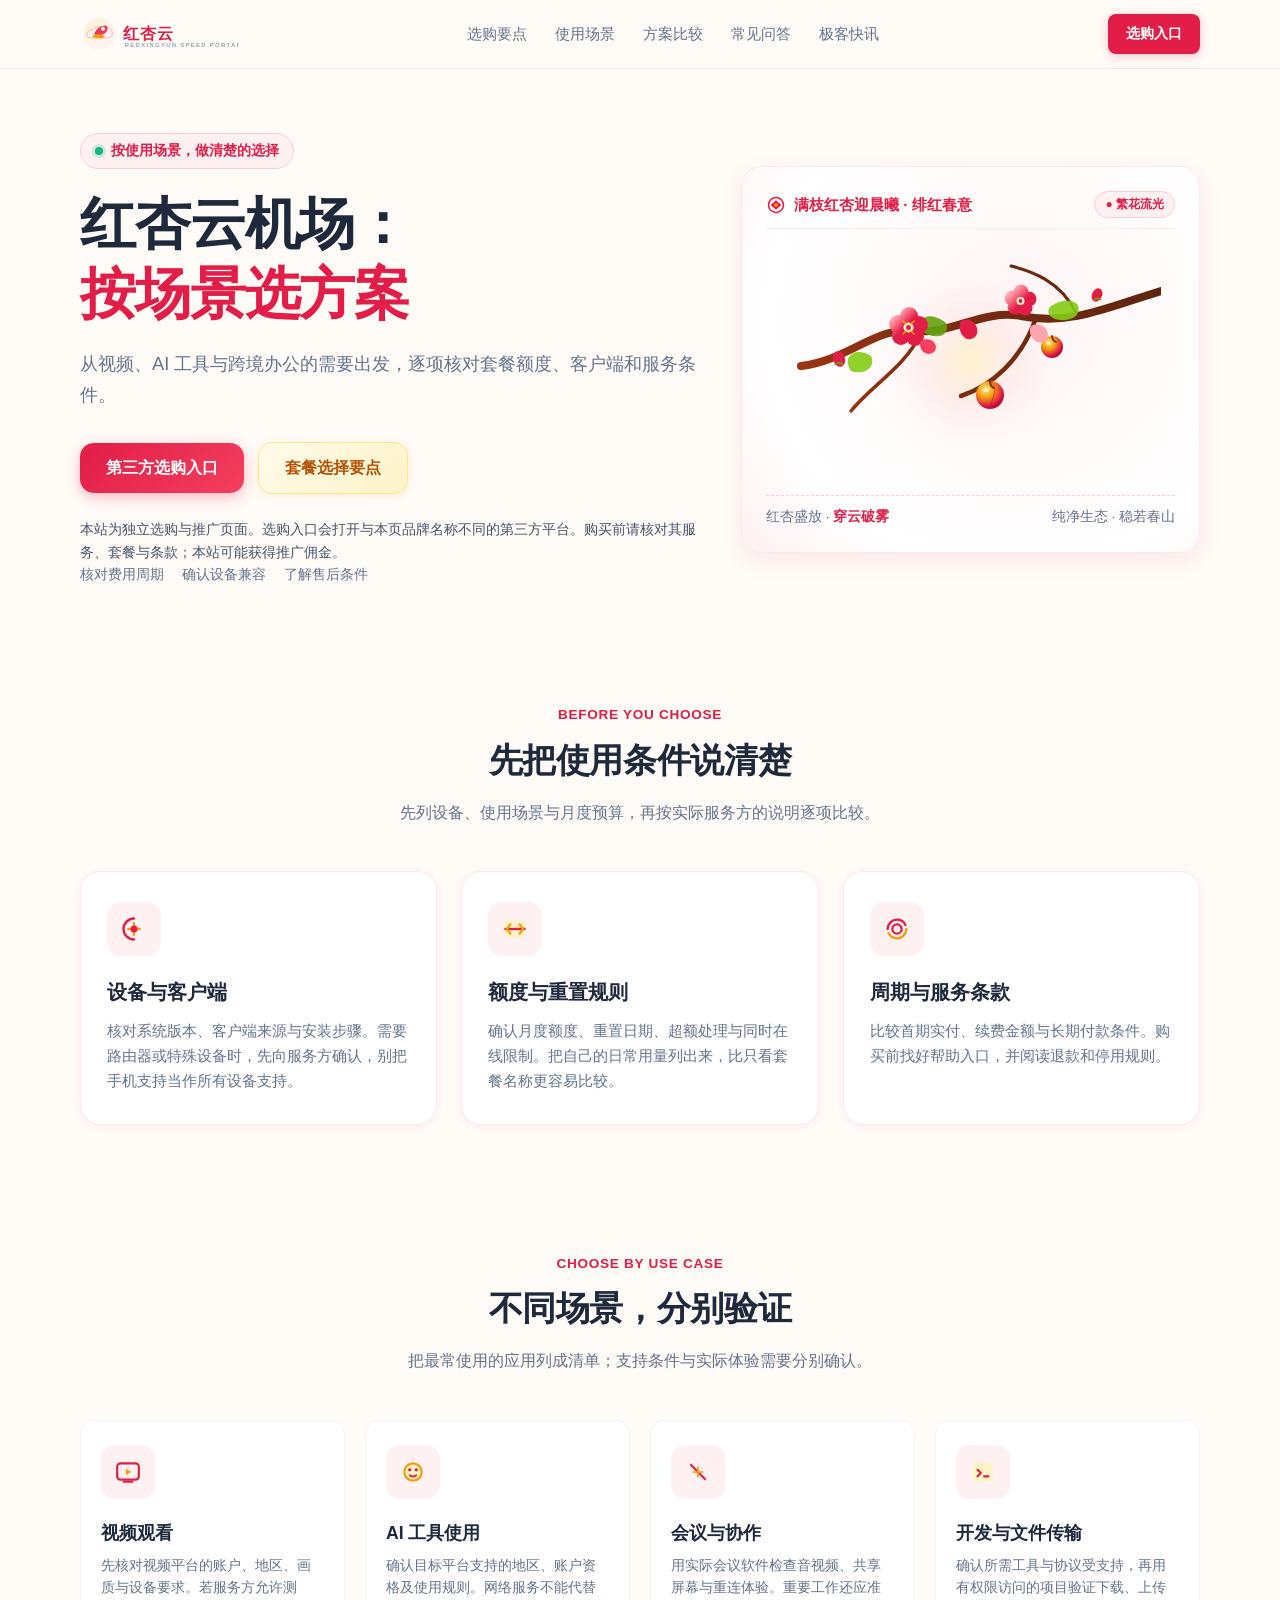
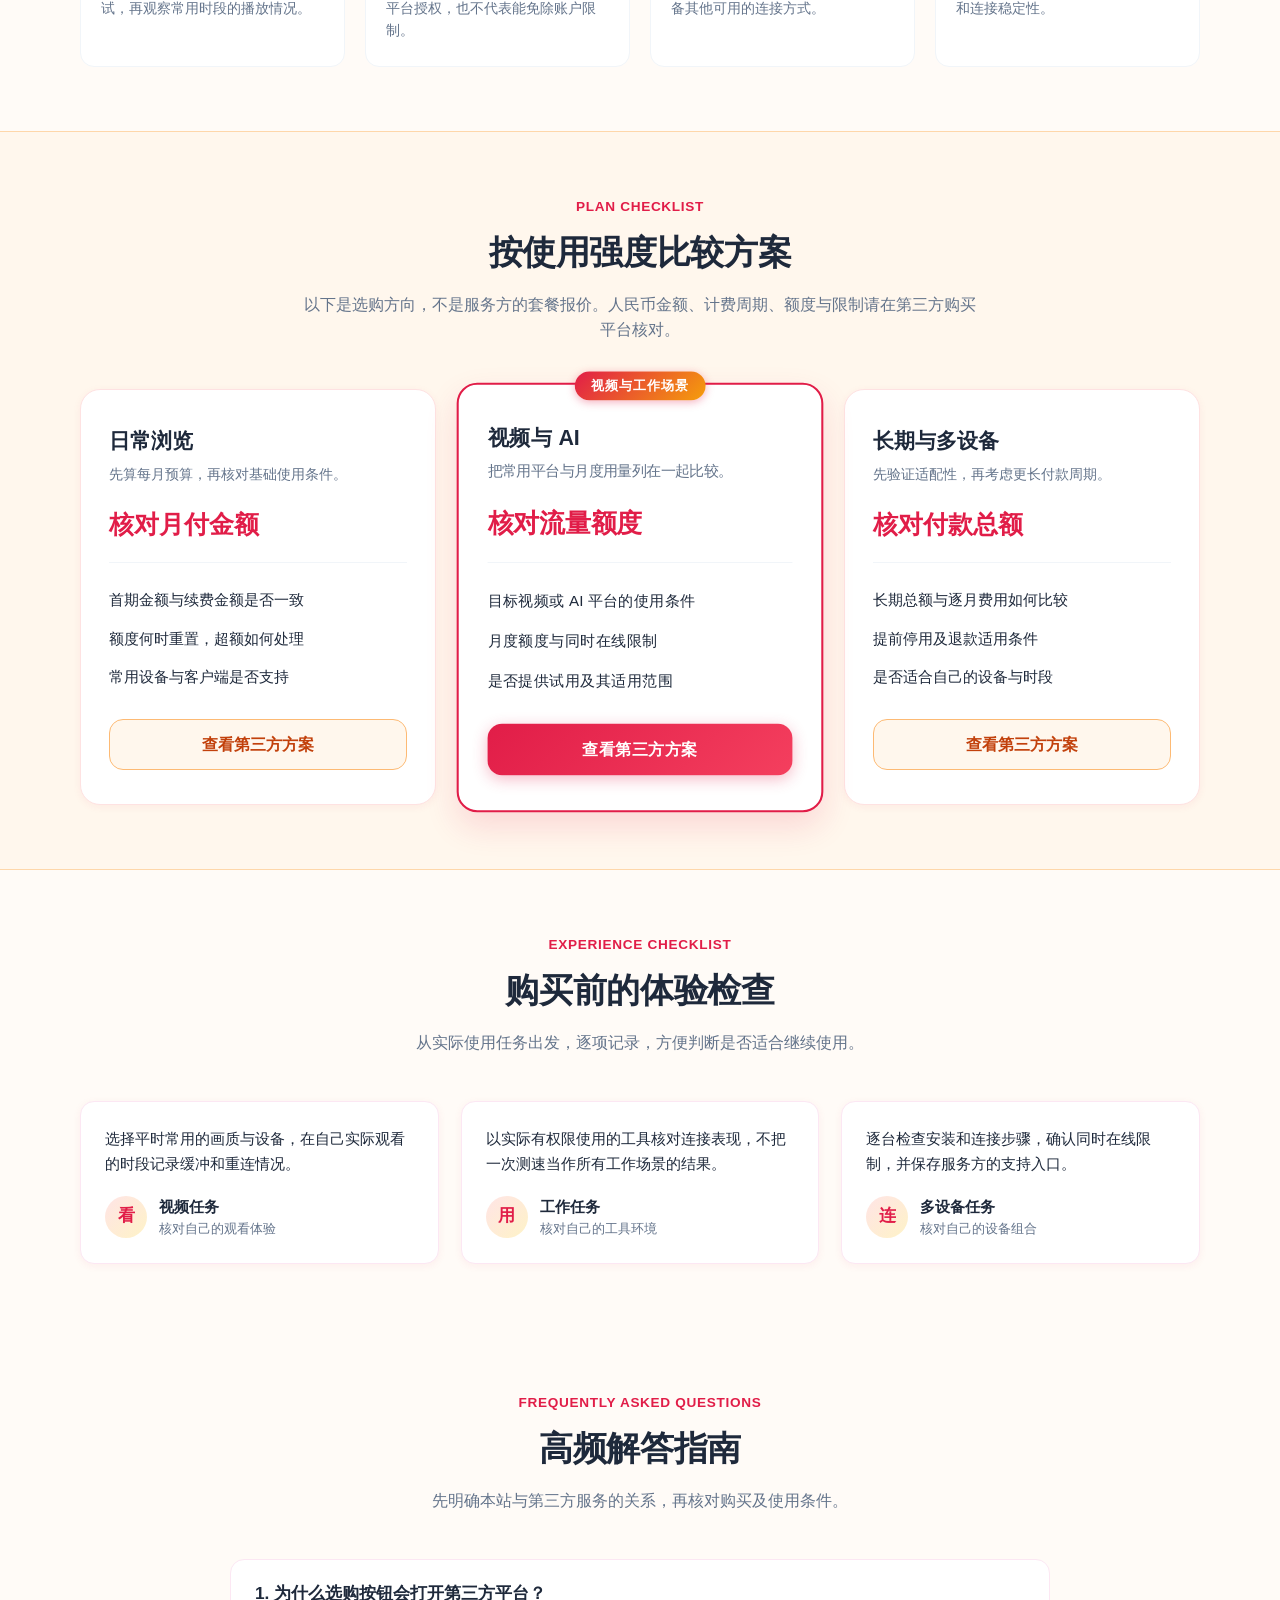
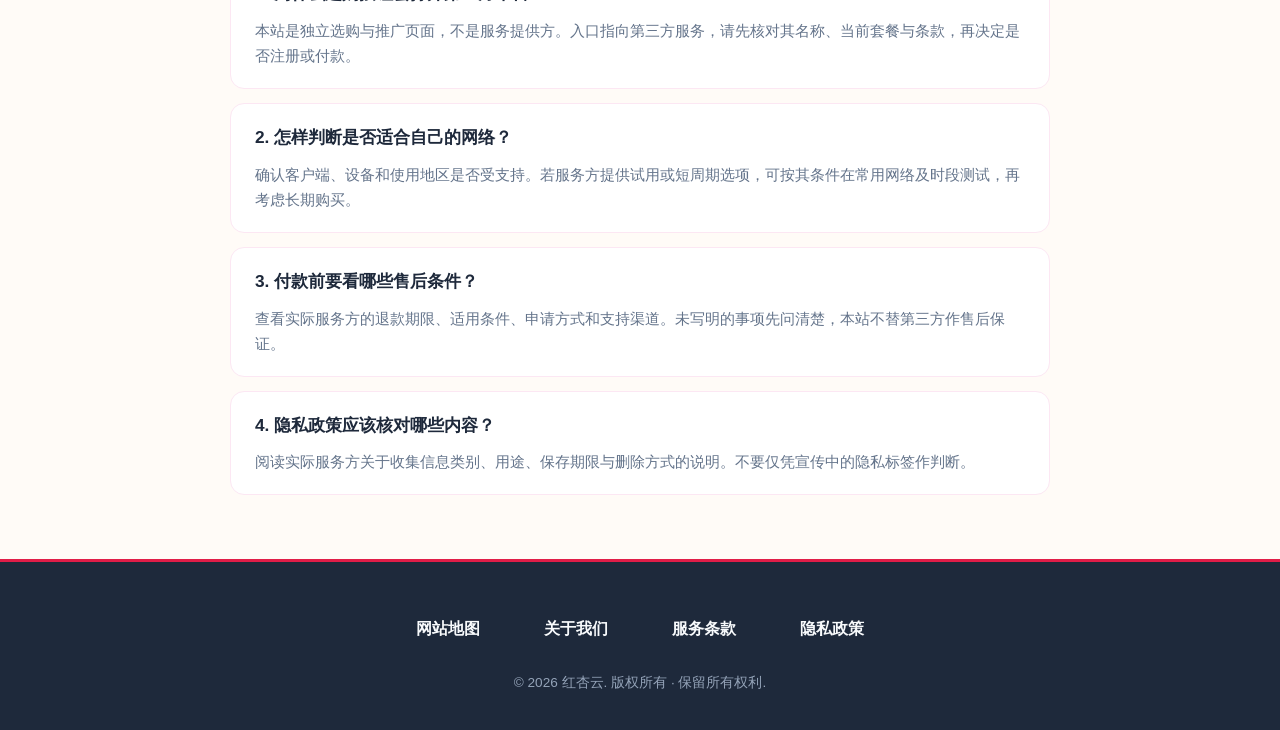
==== commit 624f70f6: "Clarify purchase flow and replace unsupported homepage claims" ====
--- a/index.html
+++ b/index.html
@@ -3,58 +3,28 @@
 <head>
   <meta charset="UTF-8">
   <meta name="viewport" content="width=device-width, initial-scale=1.0">
-  <title>红杏云官网 - 高速稳定网络加速器 | 2026优质机场推荐·4K秒开与AI直连</title>
-  <meta name="description" content="红杏云专注于下一代高速网络加速服务。依托自研赤杏Anycast智能路由与千兆越海物理专线，实现4K/8K流媒体与前沿AI接口极速秒开。告别晚高峰丢包与卡顿，多端一键订阅，是2026年极客与创作者值得信赖的高品质机场推荐之选。">
-  <meta name="keywords" content="红杏云, 网络加速, 极速秒开, 机场推荐, 科学上网, 4K流媒体加速, AI加速, 低延迟节点, 跨境专线">
+  <title>红杏云机场选购指南｜流媒体、AI与套餐核对</title>
+  <meta name="description" content="按设备、用量与预算核对网络加速套餐。本站为独立选购与推广页面，提供本页套餐入口与第三方选购入口；实际服务名称、费用与条款请在购买平台确认。">
+  <meta name="keywords" content="红杏云, 红杏云加速器, 机场选购, 套餐比较, 设备兼容">
   <link rel="canonical" href="https://redxingyun.click/">
   
   <!-- Open Graph 社交元数据 -->
   <meta property="og:type" content="website">
   <meta property="og:locale" content="zh_CN">
   <meta property="og:site_name" content="红杏云">
-  <meta property="og:title" content="红杏云官网 - 高速稳定网络加速器 | 2026优质机场推荐·4K秒开与AI直连">
-  <meta property="og:description" content="红杏云专业网络加速平台，自研Anycast智能选路与跨境物理专线，4K视频与AI生产力极速秒开，打造2026稳定机场推荐标杆。">
+  <meta property="og:title" content="红杏云机场选购指南｜流媒体、AI与套餐核对">
+  <meta property="og:description" content="按设备、用量与预算核对网络加速套餐。本站为独立选购与推广页面，提供本页套餐入口与第三方选购入口；实际服务名称、费用与条款请在购买平台确认。">
   <meta property="og:url" content="https://redxingyun.click/">
-  <meta property="og:image" content="https://redxingyun.click/og-preview.png">
-  <meta property="og:image:width" content="1200">
-  <meta property="og:image:height" content="630">
-
   <!-- Twitter Card 元数据 -->
-  <meta name="twitter:card" content="summary_large_image">
-  <meta name="twitter:title" content="红杏云官网 - 高速稳定网络加速器 | 2026优质机场推荐·4K秒开与AI直连">
-  <meta name="twitter:description" content="红杏云专业网络加速平台，自研Anycast智能选路与跨境物理专线，4K视频与AI生产力极速秒开，打造2026稳定机场推荐标杆。">
-  <meta name="twitter:image" content="https://redxingyun.click/og-preview.png">
-
-  <!-- Schema.org Product 结构化数据 (Rich Snippets) -->
-  <script type="application/ld+json">
-  {
-    "@context": "https://schema.org/",
-    "@type": "Product",
-    "name": "红杏云高速网络加速服务",
-    "image": "https://redxingyun.click/og-preview.png",
-    "description": "红杏云专为极致低延迟与高速传输打造的高品质网络加速服务，自研赤杏分布式智能选路技术，配备千兆级跨境低延迟专线直连，支持4K/8K流媒体原生解锁与大语言模型极速秒开。",
-    "brand": {
-      "@type": "Brand",
-      "name": "红杏云"
-    },
-    "offers": {
-      "@type": "AggregateOffer",
-      "priceCurrency": "CNY",
-      "lowPrice": "19.90",
-      "highPrice": "69.90",
-      "offerCount": "3",
-      "url": "https://ww012.twilightaff.com/#/?code=A56DH1Af",
-      "priceValidUntil": "2026-12-31"
-    },
-    "aggregateRating": {
-      "@type": "AggregateRating",
-      "ratingValue": "4.9",
-      "reviewCount": "1280"
-    }
-  }
-  </script>
+  <meta name="twitter:card" content="summary">
+  <meta name="twitter:title" content="红杏云机场选购指南｜流媒体、AI与套餐核对">
+  <meta name="twitter:description" content="按设备、用量与预算核对网络加速套餐。本站为独立选购与推广页面，提供本页套餐入口与第三方选购入口；实际服务名称、费用与条款请在购买平台确认。">
+  <!-- Page metadata -->
+  <script type="application/ld+json">{"@context": "https://schema.org", "@type": "WebPage", "name": "红杏云机场选购指南｜流媒体、AI与套餐核对", "description": "按设备、用量与预算核对网络加速套餐。本站为独立选购与推广页面，提供本页套餐入口与第三方选购入口；实际服务名称、费用与条款请在购买平台确认。", "url": "https://redxingyun.click/", "inLanguage": "zh-CN"}</script>
 
   <link rel="stylesheet" href="style.css">
+<style id="purchase-clarity-20261124">.promotion-note{font-size:.86rem;line-height:1.7;color:#475569;max-width:620px;margin:20px auto 0}a:focus-visible{outline:3px solid #E11D48;outline-offset:4px}html{scroll-padding-top:0}#pricing{scroll-margin-top:130px}.hero-headline{font-size:clamp(2rem,4.4vw,3.6rem);line-height:1.25}.hero-action-dock{flex-wrap:wrap}.promotion-note{margin-left:0}@media(max-width:768px){.hero-orbit{padding-top:28px}.hero-headline{font-size:2rem;margin-top:16px}.hero-subhead{font-size:.96rem;line-height:1.7}.hero-action-dock{gap:12px;margin-top:22px}.hero-action-dock .btn{padding:12px 16px;font-size:.92rem}.hero-trust-row{gap:10px;margin-top:16px}.promotion-note{font-size:.8rem;margin-top:16px}}@media(max-width:390px){.hero-headline{font-size:1.9rem}.hero-pill-badge{font-size:.75rem}}@media(prefers-reduced-motion:reduce){*{scroll-behavior:auto!important;animation:none!important;transition:none!important}}</style>
+<style id="purchase-facts-20261124">.selection-label{font-size:1.55rem!important;line-height:1.4}.voice-body{font-style:normal}.feature-checklist{line-height:1.8}</style>
 </head>
 <body>
 
@@ -89,59 +59,23 @@
       </a>
 
       <nav class="masthead-nav">
-        <a href="#speed" class="nav-link">连接性能</a>
-        <a href="#stream" class="nav-link">生态支持</a>
-        <a href="#pricing" class="nav-link">方案套餐</a>
+        <a href="#speed" class="nav-link">选购要点</a>
+        <a href="#stream" class="nav-link">使用场景</a>
+        <a href="#pricing" class="nav-link">方案比较</a>
         <a href="#faq" class="nav-link">常见问答</a>
         <a href="insights.html" class="nav-link">极客快讯</a>
       </nav>
 
-      <a href="https://ww012.twilightaff.com/#/?code=A56DH1Af" class="nav-cta-btn" rel="nofollow" target="_blank">立即开通</a>
+      <a href="https://ww012.twilightaff.com/#/?code=A56DH1Af" class="nav-cta-btn" rel="nofollow sponsored noopener" target="_blank">选购入口</a>
     </div>
   </header>
 
   <!-- 首屏 Hero 架构 -->
   <section class="hero-orbit">
     <div class="container hero-layout">
-      <div class="hero-text-block">
-        <div class="hero-pill-badge">
-          <span class="badge-dot"></span>
-          2026 全球骨干网络Anycast加速升级已就绪
-        </div>
-        <h1 class="hero-headline">
-          穿云破雾，<br>
-          <span class="headline-highlight">毫秒直达</span>全球网络
-        </h1>
-        <p class="hero-subhead">
-          红杏云专为极致低延迟与高速传输而生。采用新一代赤杏分布式选路技术，千兆级跨境低延迟专线直连，4K/8K 超高清流媒体与前沿 AI 生产力即刻点亮。
-        </p>
-        <div class="hero-action-dock">
-          <!-- 转化主按键 -->
-          <a href="https://ww012.twilightaff.com/#/?code=A56DH1Af" class="btn btn-primary" rel="nofollow" target="_blank">
-            开始免费试用
-          </a>
-          <!-- SEO权重传递按键 (绝对不加 rel="nofollow", target="_blank") -->
-          <a href="https://tizilab.net/paihang/" class="btn btn-dofollow" target="_blank">
-            2026最新梯子推荐
-          </a>
-        </div>
-        <div class="hero-trust-row">
-          <div class="trust-item">
-            <svg width="16" height="16" viewBox="0 0 20 20" fill="none"><circle cx="10" cy="10" r="9" stroke="#E11D48" stroke-width="2"/><path d="M6 10L9 13L14 7" stroke="#E11D48" stroke-width="2" stroke-linecap="round"/></svg>
-            99.9% 稳定连通率
-          </div>
-          <div class="trust-item">
-            <svg width="16" height="16" viewBox="0 0 20 20" fill="none"><circle cx="10" cy="10" r="9" stroke="#E11D48" stroke-width="2"/><path d="M6 10L9 13L14 7" stroke="#E11D48" stroke-width="2" stroke-linecap="round"/></svg>
-            严格零日志隐私策略
-          </div>
-          <div class="trust-item">
-            <svg width="16" height="16" viewBox="0 0 20 20" fill="none"><circle cx="10" cy="10" r="9" stroke="#E11D48" stroke-width="2"/><path d="M6 10L9 13L14 7" stroke="#E11D48" stroke-width="2" stroke-linecap="round"/></svg>
-            多平台全客户端覆盖
-          </div>
-        </div>
-      </div>
-
-      <!-- 右侧红杏春意动态画卷 (以红杏为素材的专属图画/动图，无任何节点指标) -->
+      <div class="hero-text-block"><div class="hero-pill-badge"><span class="badge-dot"></span>按使用场景，做清楚的选择</div><h1 class="hero-headline">红杏云机场：<br><span class="headline-highlight">按场景选方案</span></h1><p class="hero-subhead">从视频、AI 工具与跨境办公的需要出发，逐项核对套餐额度、客户端和服务条件。</p><div class="hero-action-dock"><a href="https://ww012.twilightaff.com/#/?code=A56DH1Af" class="btn btn-primary" rel="nofollow sponsored noopener" target="_blank">第三方选购入口</a><a href="#pricing" class="btn btn-dofollow">套餐选择要点</a></div><p class="promotion-note">本站为独立选购与推广页面。选购入口会打开与本页品牌名称不同的第三方平台。购买前请核对其服务、套餐与条款；本站可能获得推广佣金。</p><div class="hero-trust-row"><span class="trust-item">核对费用周期</span><span class="trust-item">确认设备兼容</span><span class="trust-item">了解售后条件</span></div></div>
+
+<!-- 右侧红杏春意动态画卷 (以红杏为素材的专属图画/动图，无任何节点指标) -->
       <aside class="apricot-visual-stage" aria-label="红杏迎春 · 晨曦花雨流光画卷">
         <div class="apricot-stage-header">
           <div class="apricot-stage-title">
@@ -267,13 +201,13 @@
     </div>
   </section>
 
-  <!-- 核心优势卡片：动态替换标题【毫秒级连接性能】 (3 张卡片) -->
+  <!-- 核心优势卡片：动态替换标题【先把使用条件说清楚】 (3 张卡片) -->
   <section class="section-wrapper" id="speed">
     <div class="container">
       <div class="section-head-box">
-        <p class="section-kicker">Core Network Performance</p>
-        <h2 class="section-main-title">毫秒级连接性能</h2>
-        <p class="section-desc">打破跨国网络瓶颈，凭借全链路硬件级加速引擎，告别缓冲与网络波动</p>
+        <p class="section-kicker">Before You Choose</p>
+        <h2 class="section-main-title">先把使用条件说清楚</h2>
+        <p class="section-desc">先列设备、使用场景与月度预算，再按实际服务方的说明逐项比较。</p>
       </div>
 
       <div class="speed-grid">
@@ -288,8 +222,8 @@
               <circle cx="12" cy="12" r="3" fill="#E11D48"/>
             </svg>
           </div>
-          <h3 class="card-title">自研 Anycast 智能流向调度</h3>
-          <p class="card-text">动态探测用户接入点网络状态，实时毫秒级计算最优中继路径，自动绕行公网拥堵节点，保障任何时段丝滑畅联。</p>
+          <h3 class="card-title">设备与客户端</h3>
+          <p class="card-text">核对系统版本、客户端来源与安装步骤。需要路由器或特殊设备时，先向服务方确认，别把手机支持当作所有设备支持。</p>
         </article>
 
         <!-- 卡片 2 -->
@@ -302,8 +236,8 @@
               <path d="M8 8L5 12L8 16M16 8L19 12L16 16" stroke="#F59E0B" stroke-width="2" stroke-linecap="round" stroke-linejoin="round"/>
             </svg>
           </div>
-          <h3 class="card-title">跨境高速物理专线零丢包</h3>
-          <p class="card-text">采用专享深港/沪日/沪美物理内网专线隧道，全协议端到端硬件加速，即使在晚高峰期依然拥有稳定的超低抖动表现。</p>
+          <h3 class="card-title">额度与重置规则</h3>
+          <p class="card-text">确认月度额度、重置日期、超额处理与同时在线限制。把自己的日常用量列出来，比只看套餐名称更容易比较。</p>
         </article>
 
         <!-- 卡片 3 -->
@@ -316,20 +250,20 @@
               <circle cx="12" cy="12" r="4" fill="#FFF1F2" stroke="#E11D48" stroke-width="2"/>
             </svg>
           </div>
-          <h3 class="card-title">零感知智能故障自动旁路</h3>
-          <p class="card-text">多集群高可用冗余架构，单点节点出现维护或波动时，客户端毫秒级自动切换至备用链路，会议与游戏绝不掉线。</p>
+          <h3 class="card-title">周期与服务条款</h3>
+          <p class="card-text">比较首期实付、续费金额与长期付款条件。购买前找好帮助入口，并阅读退款和停用规则。</p>
         </article>
       </div>
     </div>
   </section>
 
-  <!-- 流媒体与 AI 支持卡片：动态替换标题【全生态算力与流媒体随行】 (4 张卡片) -->
+  <!-- 流媒体与 AI 支持卡片：动态替换标题【不同场景，分别验证】 (4 张卡片) -->
   <section class="section-wrapper" id="stream">
     <div class="container">
       <div class="section-head-box">
-        <p class="section-kicker">Ecosystem Acceleration</p>
-        <h2 class="section-main-title">全生态算力与流媒体随行</h2>
-        <p class="section-desc">无论是沉浸式超高清影音视听，还是全天候高强度 AI 交互，红杏云均能完美赋能</p>
+        <p class="section-kicker">Choose By Use Case</p>
+        <h2 class="section-main-title">不同场景，分别验证</h2>
+        <p class="section-desc">把最常使用的应用列成清单；支持条件与实际体验需要分别确认。</p>
       </div>
 
       <div class="ai-stream-grid">
@@ -342,8 +276,8 @@
               <path d="M8 21H16" stroke="#E11D48" stroke-width="2" stroke-linecap="round"/>
             </svg>
           </div>
-          <h4 class="stream-card-title">8K 超清流媒体原画串流</h4>
-          <p class="stream-card-desc">原生住宅与商业多节点支持，即开即看，解锁各大主流国际影音平台最高画质无缓冲播放。</p>
+          <h4 class="stream-card-title">视频观看</h4>
+          <p class="stream-card-desc">先核对视频平台的账户、地区、画质与设备要求。若服务方允许测试，再观察常用时段的播放情况。</p>
         </div>
 
         <!-- 卡片 2 -->
@@ -356,8 +290,8 @@
               <path d="M9 15C10 16.5 14 16.5 15 15" stroke="#E11D48" stroke-width="1.8" stroke-linecap="round"/>
             </svg>
           </div>
-          <h4 class="stream-card-title">前沿 AI 模型指令极速流</h4>
-          <p class="stream-card-desc">全面优化针对主流大语言模型、多模态绘图与音视频生成的 WebSocket 和长连接传输，响应零阻碍。</p>
+          <h4 class="stream-card-title">AI 工具使用</h4>
+          <p class="stream-card-desc">确认目标平台支持的地区、账户资格及使用规则。网络服务不能代替平台授权，也不代表能免除账户限制。</p>
         </div>
 
         <!-- 卡片 3 -->
@@ -369,8 +303,8 @@
               <path d="M12 7V17M7 12H17" stroke="#F59E0B" stroke-width="1.5"/>
             </svg>
           </div>
-          <h4 class="stream-card-title">跨国协同办公与视频研讨</h4>
-          <p class="stream-card-desc">针对国际主流协同办公软件、云盘与远程桌面进行专用协议优化，音画同步，告别丢包杂音。</p>
+          <h4 class="stream-card-title">会议与协作</h4>
+          <p class="stream-card-desc">用实际会议软件检查音视频、共享屏幕与重连体验。重要工作还应准备其他可用的连接方式。</p>
         </div>
 
         <!-- 卡片 4 -->
@@ -381,8 +315,8 @@
               <path d="M7 10L10 13L7 16M13 16H17" stroke="#E11D48" stroke-width="2" stroke-linecap="round" stroke-linejoin="round"/>
             </svg>
           </div>
-          <h4 class="stream-card-title">代码与大型模型仓库克隆</h4>
-          <p class="stream-card-desc">千兆突发带宽助力开发者急速完成海外开源代码拉取、环境依赖构建与大模型权重下载。</p>
+          <h4 class="stream-card-title">开发与文件传输</h4>
+          <p class="stream-card-desc">确认所需工具与协议受支持，再用有权限访问的项目验证下载、上传和连接稳定性。</p>
         </div>
       </div>
     </div>
@@ -392,119 +326,82 @@
   <section class="section-wrapper pricing-section" id="pricing">
     <div class="container">
       <div class="section-head-box">
-        <p class="section-kicker">Subscription Plans</p>
-        <h2 class="section-main-title">即刻畅享方案</h2>
-        <p class="section-desc">灵活套餐透明计费，全节点高速可用，按需订阅，随时随地开启急速畅连</p>
+        <p class="section-kicker">Plan Checklist</p>
+        <h2 class="section-main-title">按使用强度比较方案</h2>
+        <p class="section-desc">以下是选购方向，不是服务方的套餐报价。人民币金额、计费周期、额度与限制请在第三方购买平台核对。</p>
       </div>
 
       <div class="pricing-deck">
-        <!-- 套餐 1：轻量畅行版 -->
+        <!-- 套餐 1：日常浏览 -->
         <div class="price-card">
-          <h3 class="price-tier-name">轻量畅行版</h3>
-          <p class="price-tier-desc">适合日常网页浏览、社交资讯与轻度流媒体体验</p>
-          <div class="price-figure-box">
-            <span class="currency-symbol">¥</span>
-            <span class="price-amount">15</span>
-            <span class="price-cycle">/ 月</span>
-          </div>
-          <ul class="feature-checklist">
-            <li class="feature-item"><span class="feature-bullet">•</span>每月 120GB 极速专线流量</li>
-            <li class="feature-item"><span class="feature-bullet">•</span>最高支持 3 台设备同时在线</li>
-            <li class="feature-item"><span class="feature-bullet">•</span>覆盖亚太主要地区优质节点</li>
-            <li class="feature-item"><span class="feature-bullet">•</span>解锁 1080P/2K 高清流媒体</li>
-            <li class="feature-item"><span class="feature-bullet">•</span>工单客服标准技术支持</li>
-          </ul>
-          <a href="https://ww012.twilightaff.com/#/?code=A56DH1Af" class="btn btn-secondary btn-block" rel="nofollow" target="_blank">
-            立即开通
-          </a>
-        </div>
-
-        <!-- 套餐 2：极速专业版 (Featured) -->
+          <h3 class="price-tier-name">日常浏览</h3>
+          <p class="price-tier-desc">先算每月预算，再核对基础使用条件。</p>
+          <div class="price-figure-box"><span class="price-amount selection-label">核对月付金额</span></div>
+          <ul class="feature-checklist"><li class="feature-item">首期金额与续费金额是否一致</li><li class="feature-item">额度何时重置，超额如何处理</li><li class="feature-item">常用设备与客户端是否支持</li></ul>
+          <a href="https://ww012.twilightaff.com/#/?code=A56DH1Af" class="btn btn-secondary btn-block" rel="nofollow sponsored noopener" target="_blank">查看第三方方案</a>
+        </div>
+
+        <!-- 套餐 2：视频与 AI (Featured) -->
         <div class="price-card featured">
-          <div class="ribbon-popular">人气推荐 · 性价比之王</div>
-          <h3 class="price-tier-name">极速专业版</h3>
-          <p class="price-tier-desc">专为重度影音、AI 开发者与高要求跨国办公打造</p>
-          <div class="price-figure-box">
-            <span class="currency-symbol">¥</span>
-            <span class="price-amount">28</span>
-            <span class="price-cycle">/ 月</span>
-          </div>
-          <ul class="feature-checklist">
-            <li class="feature-item"><span class="feature-bullet">•</span>每月 350GB 高速专线流量</li>
-            <li class="feature-item"><span class="feature-bullet">•</span>最高支持 5 台设备同时在线</li>
-            <li class="feature-item"><span class="feature-bullet">•</span>全量 Anycast 跨境低延迟节点</li>
-            <li class="feature-item"><span class="feature-bullet">•</span>全解锁 4K/8K 流媒体与 AI 平台</li>
-            <li class="feature-item"><span class="feature-bullet">•</span>晚高峰带宽专项保障通道</li>
-            <li class="feature-item"><span class="feature-bullet">•</span>7x12 小时优先技术支持</li>
-          </ul>
-          <a href="https://ww012.twilightaff.com/#/?code=A56DH1Af" class="btn btn-primary btn-block" rel="nofollow" target="_blank">
-            立即开通
-          </a>
-        </div>
-
-        <!-- 套餐 3：至尊无限版 -->
+          <div class="ribbon-popular">视频与工作场景</div>
+          <h3 class="price-tier-name">视频与 AI</h3>
+          <p class="price-tier-desc">把常用平台与月度用量列在一起比较。</p>
+          <div class="price-figure-box"><span class="price-amount selection-label">核对流量额度</span></div>
+          <ul class="feature-checklist"><li class="feature-item">目标视频或 AI 平台的使用条件</li><li class="feature-item">月度额度与同时在线限制</li><li class="feature-item">是否提供试用及其适用范围</li></ul>
+          <a href="https://ww012.twilightaff.com/#/?code=A56DH1Af" class="btn btn-primary btn-block" rel="nofollow sponsored noopener" target="_blank">查看第三方方案</a>
+        </div>
+
+        <!-- 套餐 3：长期与多设备 -->
         <div class="price-card">
-          <h3 class="price-tier-name">至尊无限版</h3>
-          <p class="price-tier-desc">团队外贸出海、4K全天候直播与极致低延迟玩家首选</p>
-          <div class="price-figure-box">
-            <span class="currency-symbol">¥</span>
-            <span class="price-amount">55</span>
-            <span class="price-cycle">/ 月</span>
-          </div>
-          <ul class="feature-checklist">
-            <li class="feature-item"><span class="feature-bullet">•</span>每月 1000GB 顶级专网流量</li>
-            <li class="feature-item"><span class="feature-bullet">•</span>支持 10 台设备同时并发在线</li>
-            <li class="feature-item"><span class="feature-bullet">•</span>独享 IPLC/IEPL 国际专线集群</li>
-            <li class="feature-item"><span class="feature-bullet">•</span>全协议全场景极速智能加速</li>
-            <li class="feature-item"><span class="feature-bullet">•</span>专属 VIP 架构师 1 对 1 服务</li>
-          </ul>
-          <a href="https://ww012.twilightaff.com/#/?code=A56DH1Af" class="btn btn-secondary btn-block" rel="nofollow" target="_blank">
-            立即开通
-          </a>
-        </div>
-      </div>
-    </div>
-  </section>
-
-  <!-- 用户评价：动态替换标题【真实网络口碑】 (3 条) -->
+          <h3 class="price-tier-name">长期与多设备</h3>
+          <p class="price-tier-desc">先验证适配性，再考虑更长付款周期。</p>
+          <div class="price-figure-box"><span class="price-amount selection-label">核对付款总额</span></div>
+          <ul class="feature-checklist"><li class="feature-item">长期总额与逐月费用如何比较</li><li class="feature-item">提前停用及退款适用条件</li><li class="feature-item">是否适合自己的设备与时段</li></ul>
+          <a href="https://ww012.twilightaff.com/#/?code=A56DH1Af" class="btn btn-secondary btn-block" rel="nofollow sponsored noopener" target="_blank">查看第三方方案</a>
+        </div>
+      </div>
+    </div>
+  </section>
+
+  <!-- 用户评价：动态替换标题【购买前的体验检查】 (3 条) -->
   <section class="section-wrapper">
     <div class="container">
       <div class="section-head-box">
-        <p class="section-kicker">Client Feedback</p>
-        <h2 class="section-main-title">真实网络口碑</h2>
-        <p class="section-desc">来自各行各业真实用户的真实加速体验评价</p>
+        <p class="section-kicker">Experience Checklist</p>
+        <h2 class="section-main-title">购买前的体验检查</h2>
+        <p class="section-desc">从实际使用任务出发，逐项记录，方便判断是否适合继续使用。</p>
       </div>
 
       <div class="voices-grid">
         <div class="voice-card">
-          <p class="voice-body">“晚高峰看 4K 视频完全不需要缓冲，进度条随便拉。红杏云的香港和日本专线延迟极其稳定，是我用过最省心的加速服务。”</p>
+          <p class="voice-body">选择平时常用的画质与设备，在自己实际观看的时段记录缓冲和重连情况。</p>
           <div class="voice-user-meta">
-            <div class="user-avatar-initial">林</div>
+            <div class="user-avatar-initial">看</div>
             <div>
-              <div class="user-name">林晨</div>
-              <div class="user-role">UI/UX 资深设计师</div>
+              <div class="user-name">视频任务</div>
+              <div class="user-role">核对自己的观看体验</div>
             </div>
           </div>
         </div>
 
         <div class="voice-card">
-          <p class="voice-body">“做跨国研发经常需要频繁拉取远程分支和调用海外模型 API，红杏云的千兆带宽极大地节约了我的等待时间，连接从不掉线。”</p>
+          <p class="voice-body">以实际有权限使用的工具核对连接表现，不把一次测速当作所有工作场景的结果。</p>
           <div class="voice-user-meta">
-            <div class="user-avatar-initial">周</div>
+            <div class="user-avatar-initial">用</div>
             <div>
-              <div class="user-name">周恺铭</div>
-              <div class="user-role">全栈开发工程师</div>
+              <div class="user-name">工作任务</div>
+              <div class="user-role">核对自己的工具环境</div>
             </div>
           </div>
         </div>
 
         <div class="voice-card">
-          <p class="voice-body">“客服响应速度非常快，配置教程一步一步十分清楚，无论是手机还是电脑几分钟就全部配好了，性价比真的非常高！”</p>
+          <p class="voice-body">逐台检查安装和连接步骤，确认同时在线限制，并保存服务方的支持入口。</p>
           <div class="voice-user-meta">
-            <div class="user-avatar-initial">孙</div>
+            <div class="user-avatar-initial">连</div>
             <div>
-              <div class="user-name">孙雪</div>
-              <div class="user-role">跨境电商选品经理</div>
+              <div class="user-name">多设备任务</div>
+              <div class="user-role">核对自己的设备组合</div>
             </div>
           </div>
         </div>
@@ -518,28 +415,28 @@
       <div class="section-head-box">
         <p class="section-kicker">Frequently Asked Questions</p>
         <h2 class="section-main-title">高频解答指南</h2>
-        <p class="section-desc">若您对红杏云的服务还有疑问，以下内容将为您快速解答</p>
+        <p class="section-desc">先明确本站与第三方服务的关系，再核对购买及使用条件。</p>
       </div>
 
       <div class="faq-stack">
         <div class="faq-card">
-          <h3 class="faq-question">1. 购买后如何在不同设备上进行配置和使用？</h3>
-          <p class="faq-answer">在官网完成订阅后，用户控制台内提供详尽的一键订阅链接与图文配置指南，支持 Windows、macOS、iOS、Android 以及路由设备，复制订阅即可自动同步所有优质节点。</p>
+          <h3 class="faq-question">1. 为什么选购按钮会打开第三方平台？</h3>
+          <p class="faq-answer">本站是独立选购与推广页面，不是服务提供方。入口指向第三方服务，请先核对其名称、当前套餐与条款，再决定是否注册或付款。</p>
         </div>
 
         <div class="faq-card">
-          <h3 class="faq-question">2. 红杏云的节点会受到晚高峰国际出口拥堵影响吗？</h3>
-          <p class="faq-answer">红杏云核心骨干链路均接入专享 BGP 多线内网中继与低延迟直连专线，具备智能流量均衡与动态路径探测能力，晚高峰时段自动调度至空闲冗余通道，确保连接流畅稳定。</p>
+          <h3 class="faq-question">2. 怎样判断是否适合自己的网络？</h3>
+          <p class="faq-answer">确认客户端、设备和使用地区是否受支持。若服务方提供试用或短周期选项，可按其条件在常用网络及时段测试，再考虑长期购买。</p>
         </div>
 
         <div class="faq-card">
-          <h3 class="faq-question">3. 是否支持退款？遇到问题如何联系技术客服？</h3>
-          <p class="faq-answer">我们提供周全的服务承诺与售后保障。若在订购后发现与您的使用环境不适配，可在指定期限内发起退款申请。我们的专业工程师团队全天候通过工单系统提供实时协助。</p>
+          <h3 class="faq-question">3. 付款前要看哪些售后条件？</h3>
+          <p class="faq-answer">查看实际服务方的退款期限、适用条件、申请方式和支持渠道。未写明的事项先问清楚，本站不替第三方作售后保证。</p>
         </div>
 
         <div class="faq-card">
-          <h3 class="faq-question">4. 你们是否会记录我的网络访问轨迹或隐私数据？</h3>
-          <p class="faq-answer">绝不记录。红杏云坚决执行严格的零日志（No-Logs）隐私政策，我们的服务器配置为内存驻留运行，不保留、不存储也不分析用户的任何具体访问目标、内容或流量元数据。</p>
+          <h3 class="faq-question">4. 隐私政策应该核对哪些内容？</h3>
+          <p class="faq-answer">阅读实际服务方关于收集信息类别、用途、保存期限与删除方式的说明。不要仅凭宣传中的隐私标签作判断。</p>
         </div>
       </div>
     </div>
